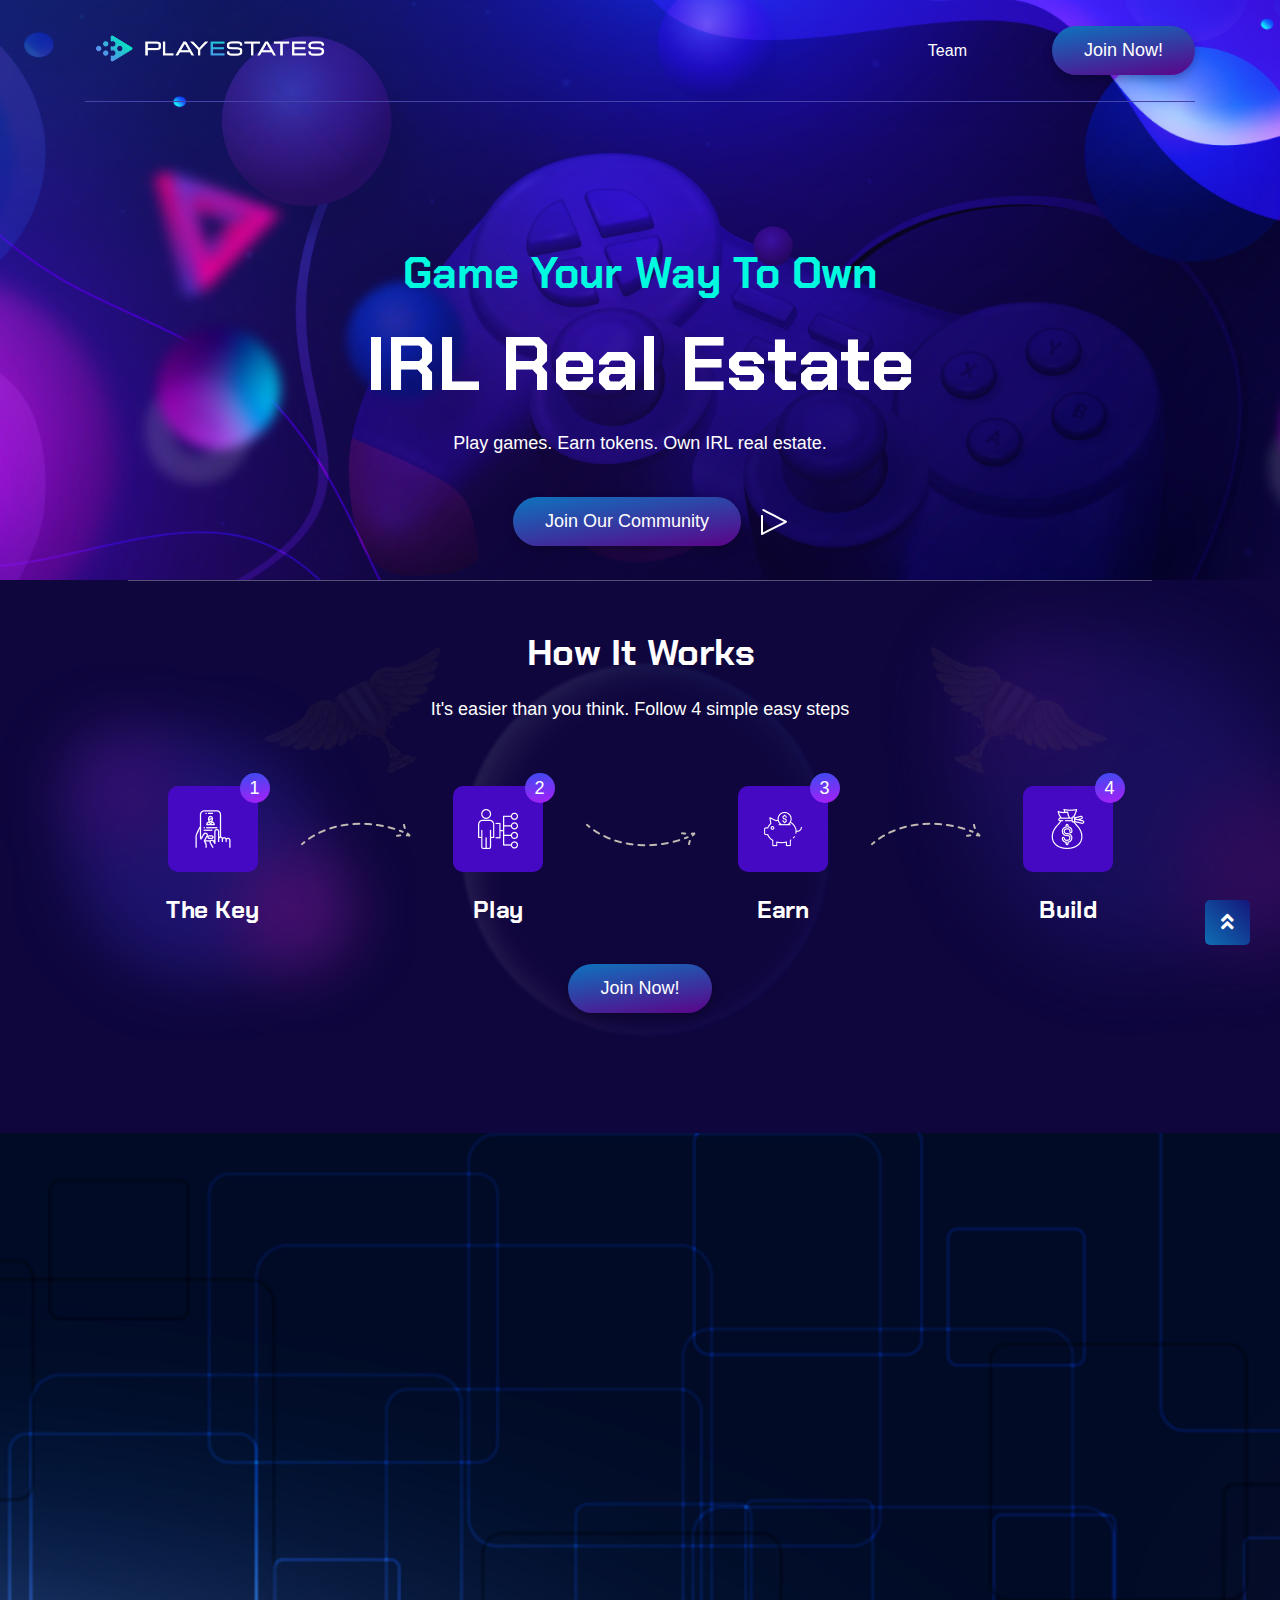
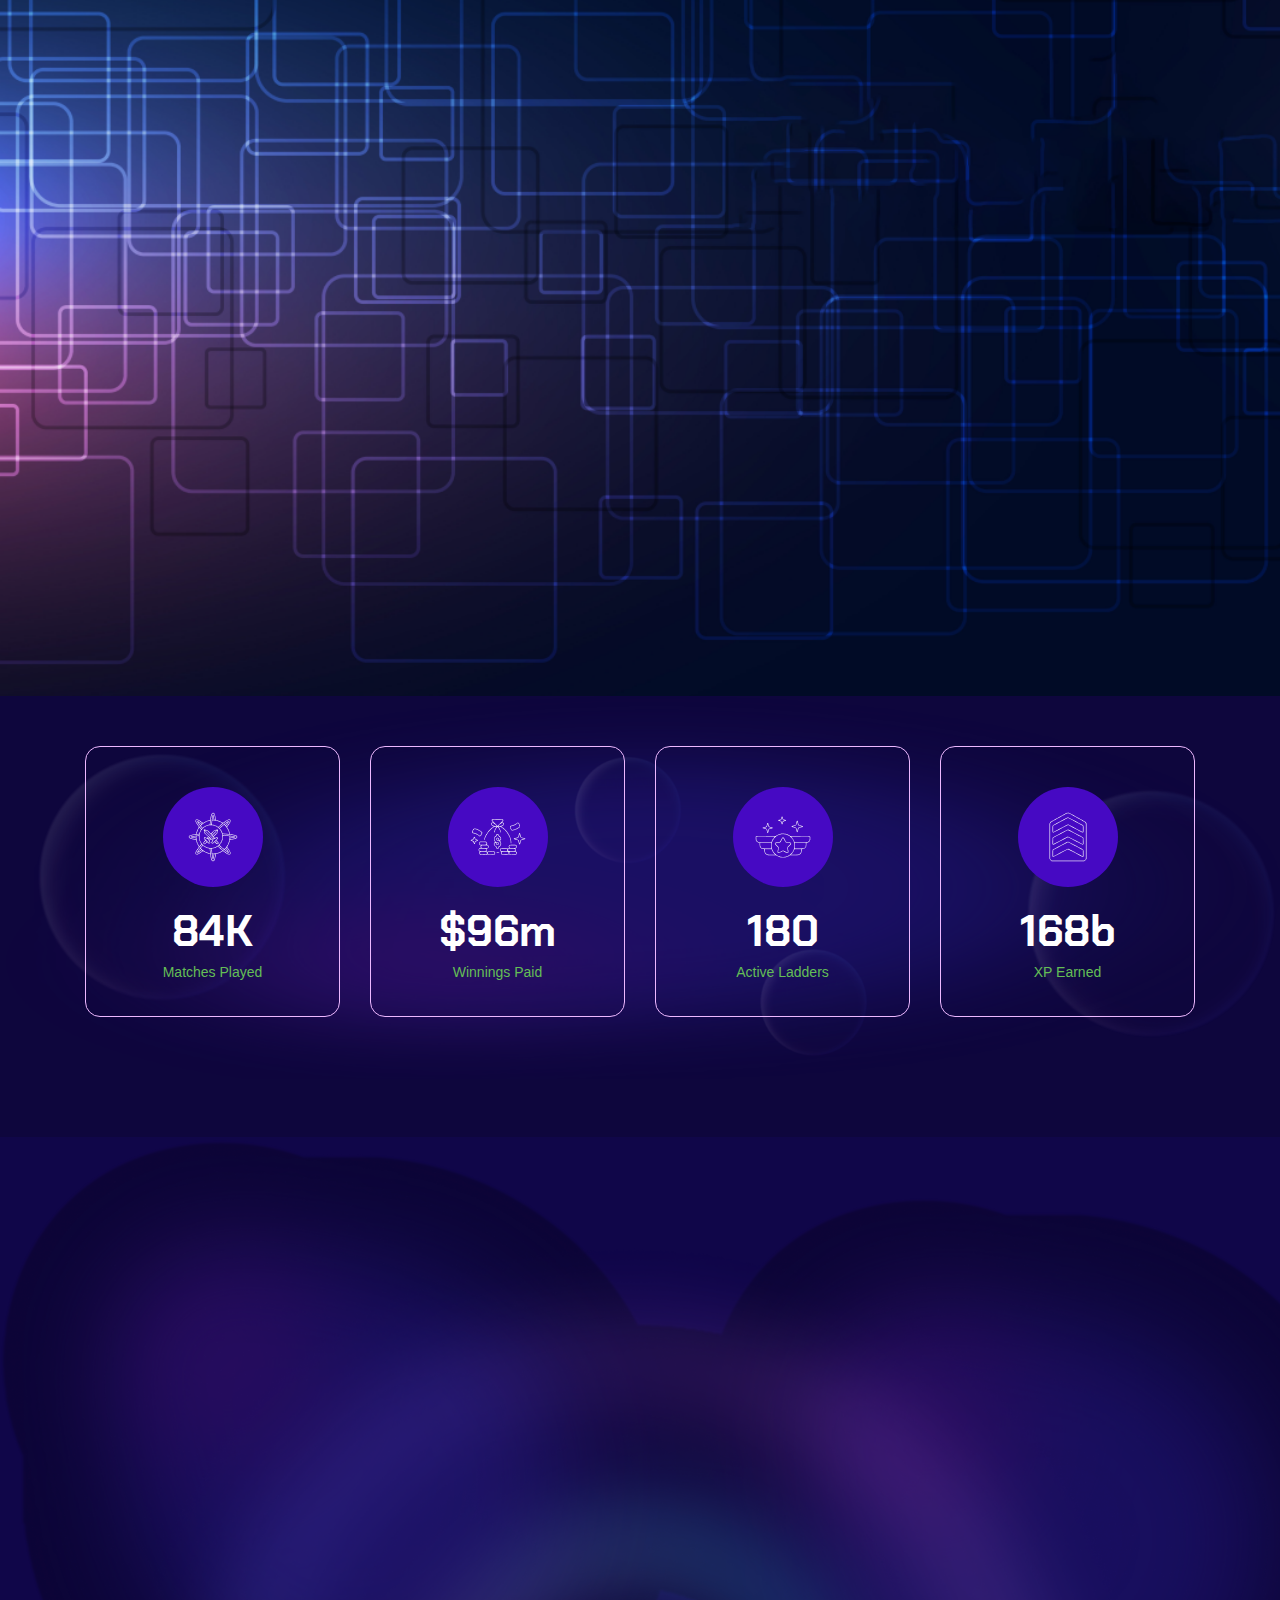
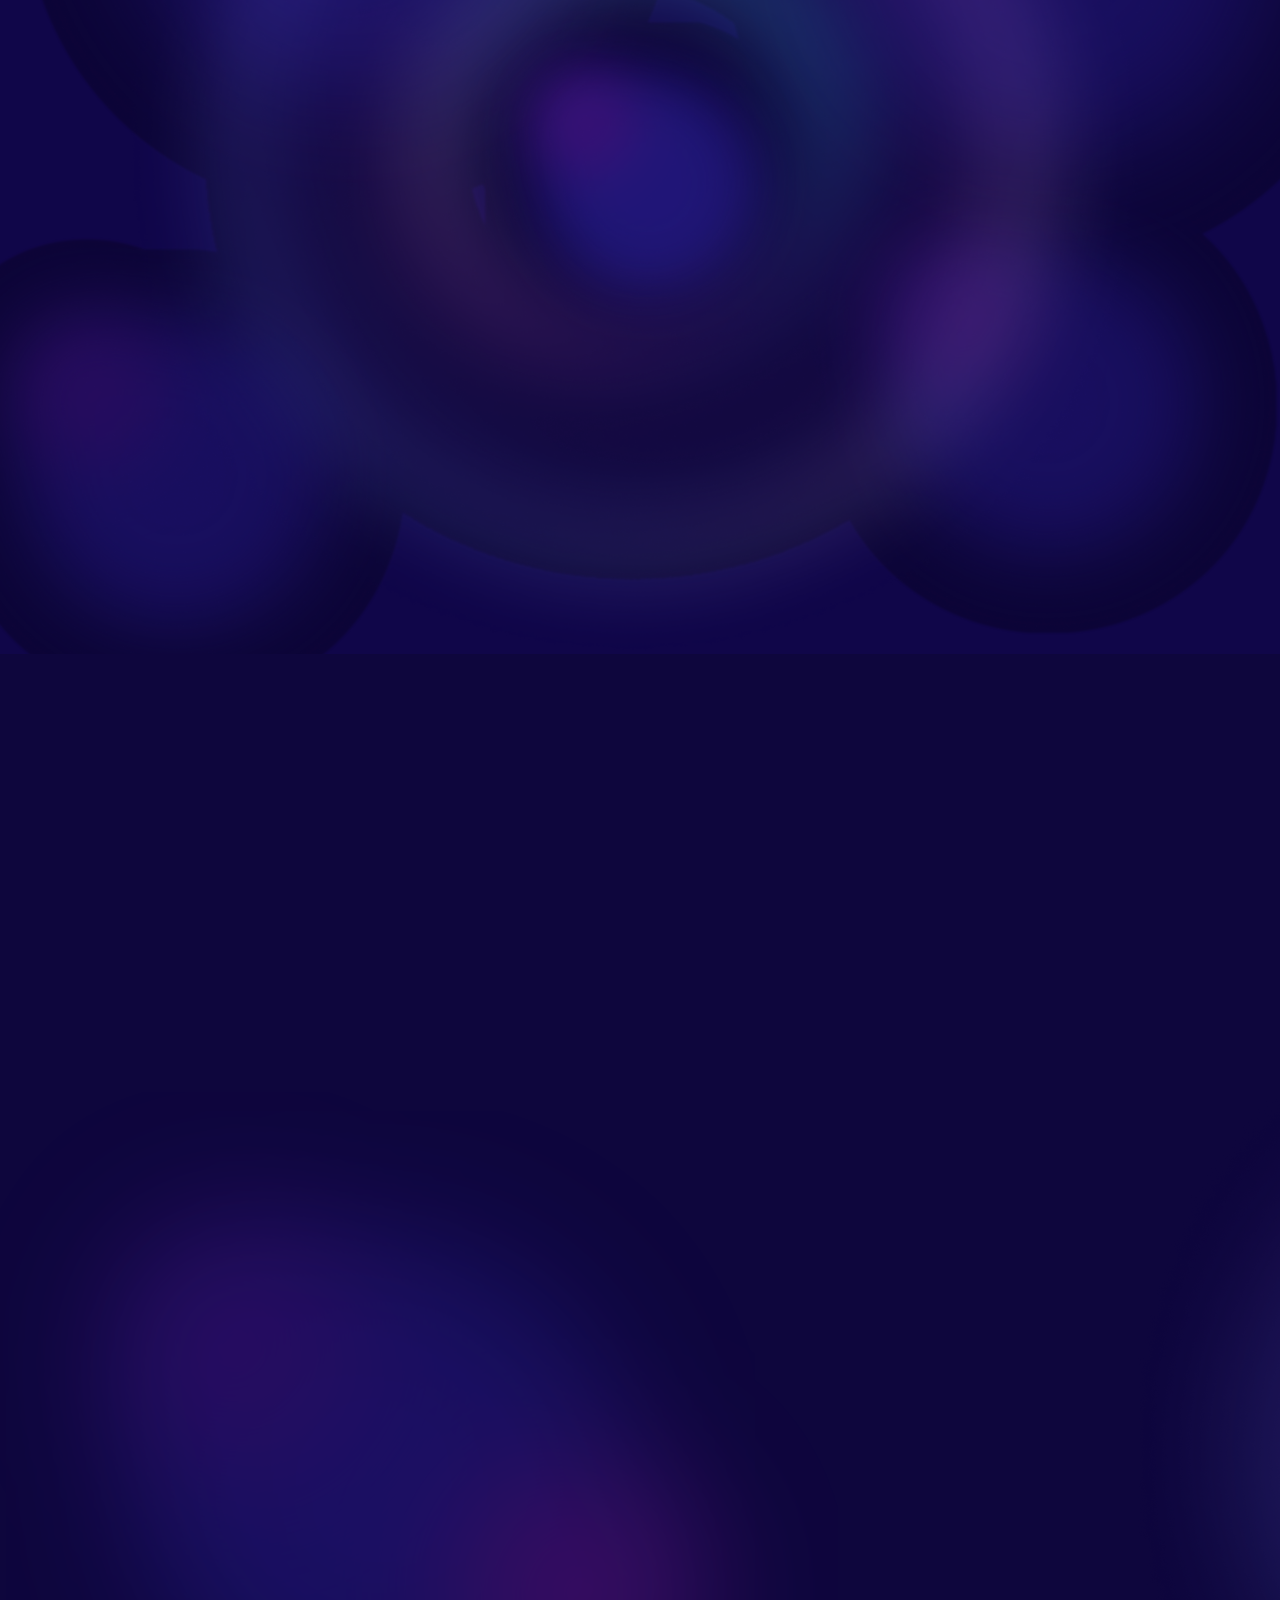
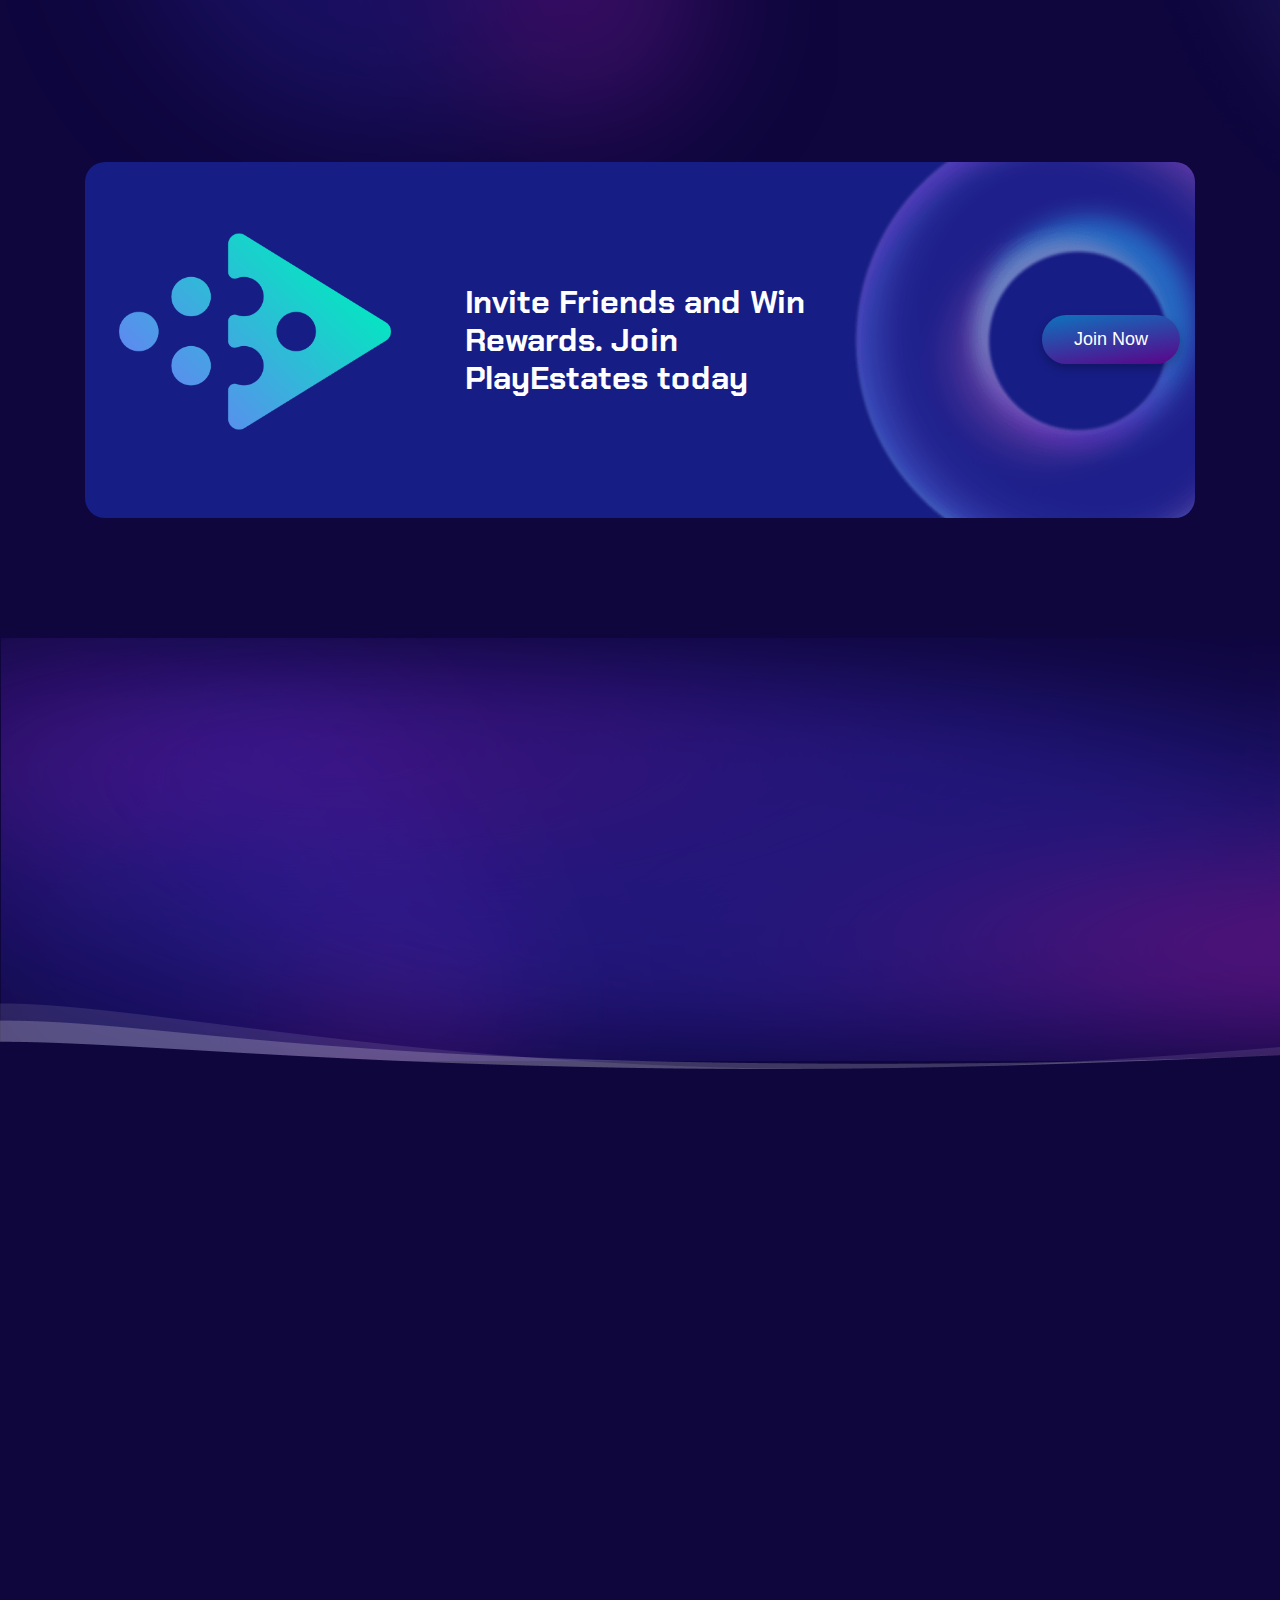
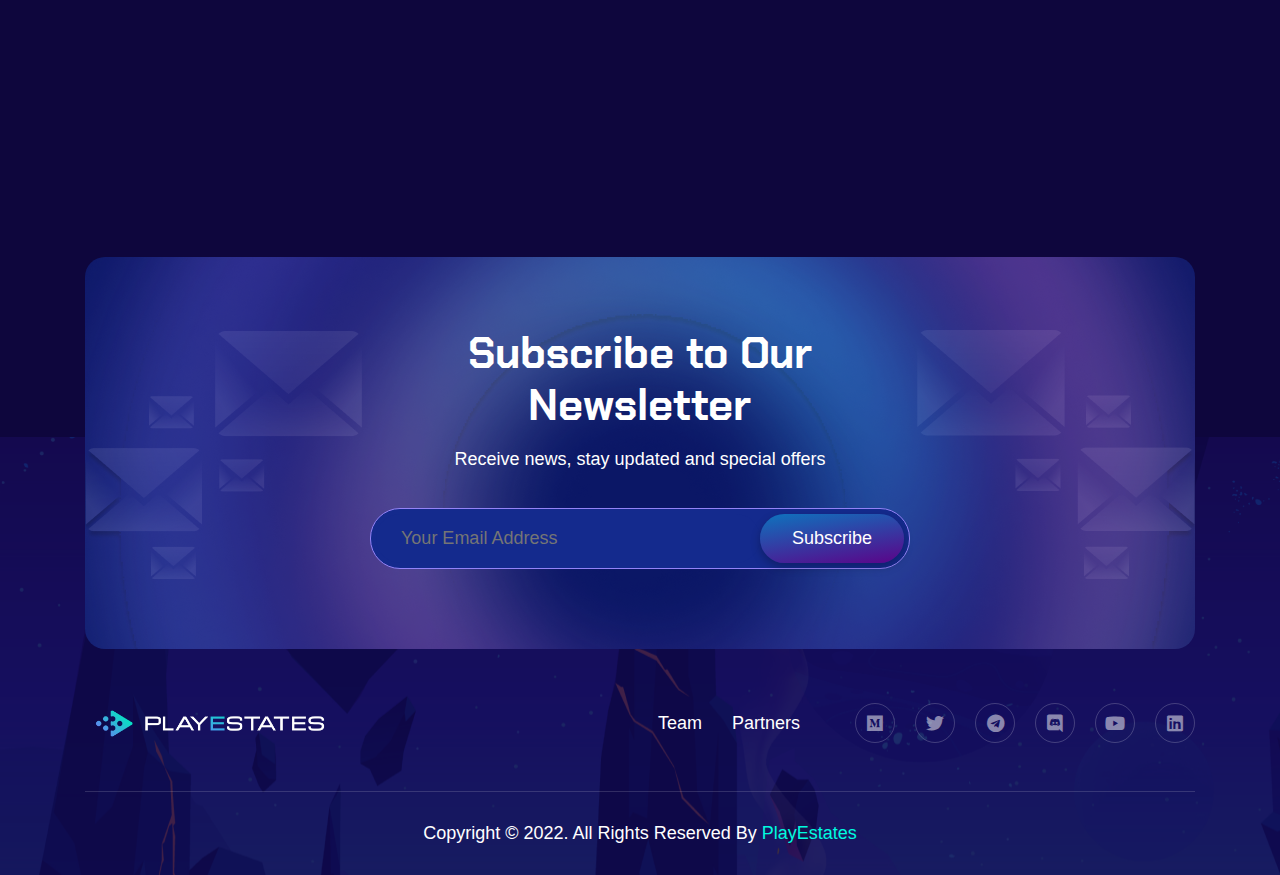
==== 3d/index.html @ d4643803 "source submit" ====
<!DOCTYPE html>
<html lang="en">

<head>
    <meta charset="UTF-8">
    <meta http-equiv="X-UA-Compatible" content="IE=edge" />
    <meta name="viewport" content="width=device-width, initial-scale=1.0">
    <meta http-equiv="X-UA-Compatible" content="ie=edge">
    <title>Play Estates | Play to Earn IRL Real Estate</title>

    <link rel="shortcut icon" href="images/fav.png" type="image/x-icon">
    <link rel="stylesheet" href="css/bootstrap.min.css">
    <link rel="stylesheet" href="css/fontawesome.min.css">
    <link rel="stylesheet" href="css/slick.css">
    <link rel="stylesheet" href="css/magnific-popup.css">
    <link rel="stylesheet" href="css/nice-select.css">
    <link rel="stylesheet" href="css/animate.css">
    <link rel="stylesheet" href="css/style.css">
    <link rel="stylesheet" href="css/fog.css">
</head>

<body id="fog-background">
    <!-- start preloader -->
    <div class="preloader" id="preloader"></div>
    <!-- end preloader -->

    <a href="#" class="scrollToTop"><i class="fas fa-angle-double-up"></i></a>

    <!-- header-section start -->
    <header id="header-section">
        <div class="overlay">
            <div class="container">
                <div class="row d-flex header-area">
                    <div class="logo-section flex-grow-1 d-flex align-items-center">
                        <a class="site-logo site-title" href="index.html"><img src="images/logo.png"
                                alt="site-logo" style="width:250px;"></a>
                    </div>
                    <button class="navbar-toggler ml-auto collapsed" type="button" data-toggle="collapse"
                        data-target="#navbarSupportedContent" aria-controls="navbarSupportedContent"
                        aria-expanded="false" aria-label="Toggle navigation">
                        <i class="fas fa-bars"></i>
                    </button>
                    <nav class="navbar navbar-expand-lg p-0">
                        <div class="navbar-collapse collapse" id="navbarSupportedContent">
                            <ul class="navbar-nav main-menu ml-auto">
                                <li><a href="#">Team</a></li>
                            </ul>
                        </div>
                    </nav>
                    <div class="right-area header-action d-flex align-items-center">
                        <a href="registration.html" class="cmn-btn">Join Now!</a>
                    </div>
                </div>
            </div>
        </div>
    </header>
    <!-- header-section end -->

    <!-- banner-section start -->
    <section id="banner-section">
        <div class="banner-content d-flex align-items-center">
            <div class="container">
                <div class="row justify-content-center">
                    <div class="col-lg-12">
                        <div class="main-content">
                            <div class="top-area justify-content-center text-center">
                                <h3>Game Your Way To Own</h3>
                                <h1>IRL Real Estate</h1>
                                <p>Play games. Earn tokens. Own IRL real estate.</p>
                                <div class="btn-play d-flex justify-content-center align-items-center">
                                    <a href="https://discord.com/invite/x6McHHGEuh" class="cmn-btn" target="_blank">Join Our Community</a>
                                    <a href="https://www.youtube.com/watch?v=xEiCYo56KRk&feature=youtu.be&ab_channel=PlayEstates" class="mfp-iframe popupvideo">
                                        <img src="images/play-icon.png" alt="play">
                                    </a>
                                </div>
                            </div>
                        </div>
                    </div>
                </div>
                <div class="ani-illu">
                    <!--img class="left-1 wow fadeInUp" src="images/left-banner.png" alt="image">
                    <img class="right-2 wow fadeInUp" src="images/right-banner.png" alt="image"-->
                </div>
            </div>
        </div>
    </section>
    <!-- banner-section end -->

    <!-- How Works start -->
    <section id="how-works-section" class="border-area">
        <div class="overlay pt-120 pb-120">
            <div class="container wow fadeInUp">
                <div class="row d-flex justify-content-center">
                    <div class="col-lg-6 text-center">
                        <div class="section-header">
                            <h2 class="title">How It Works</h2>
                            <p>It's easier than you think. Follow 4 simple easy steps</p>
                        </div>
                    </div>
                </div>
                <div class="row mp-top">
                    <div class="col-lg-3 col-md-3 col-sm-6 d-flex justify-content-center">
                        <div class="single-item">
                            <div class="icon-area">
                                <span>1</span>
                                <img src="images/how-icon-1.png" alt="image">
                            </div>
                            <div class="text-area">
                                <h5>The Key</h5>
                            </div>
                        </div>
                    </div>
                    <div class="col-lg-3 col-md-3 col-sm-6 d-flex justify-content-center obj-rel">
                        <div class="single-item">
                            <div class="icon-area">
                                <span>2</span>
                                <img src="images/how-icon-3.png" alt="image">
                            </div>
                            <div class="text-area">
                                <h5>Play</h5>
                            </div>
                        </div>
                    </div>
                    <div class="col-lg-3 col-md-3 col-sm-6 d-flex justify-content-center obj-alt">
                        <div class="single-item">
                            <div class="icon-area">
                                <span>3</span>
                                <img src="images/how-icon-2.png" alt="image">
                            </div>
                            <div class="text-area">
                                <h5>Earn</h5>
                            </div>
                        </div>
                    </div>
                    <div class="col-lg-3 col-md-3 col-sm-6 d-flex justify-content-center obj-rel">
                        <div class="single-item">
                            <div class="icon-area">
                                <span>4</span>
                                <img src="images/how-icon-4.png" alt="image">
                            </div>
                            <div class="text-area">
                                <h5>Build</h5>
                            </div>
                        </div>
                    </div>
                </div>
                <div class="row d-flex justify-content-center">
                    <div class="col-lg-6 text-center">
                        <a href="registration.html" class="cmn-btn">Join Now!</a>
                    </div>
                </div>
            </div>
        </div>
    </section>
    <!-- How Works end -->

    <!-- Team section start -->
    <section id="players-week-section">
        <div class="overlay pt-120 pb-120">
            <div class="container wow fadeInUp">
                <div class="row justify-content-center">
                    <div class="col-lg-7 mb-30">
                        <div class="section-header text-center">
                            <h2 class="title">Join The Team</h2>
                            <p>A diverse group of real estate, gaming, crypto and web3 professionals. PlayEstates is expanding! Shoot us an email to inquire about some of our upcoming openings.</p>
                        </div>
                    </div>
                </div>
                <div class="row mp-none">
                    <div class="col-lg-4 col-md-6">
                        <div class="single-item text-center">
                            <div class="img-area">
                                <div class="img-wrapper">
                                    <img style="width: 150px;" src="https://uploads-ssl.webflow.com/62a0dc93cc4e444daf3124b9/62a0dc93cc4e44d8aa312519_8.3f32da47a9b1cfbc3025.png" alt="image">
                                </div>
                            </div>
                            <h5>William Guo</h5>
                            <p class="text-sm credit">
                                <span class="text-sm">CEO/founder</span>
                            </p>
                            <a href="https://www.linkedin.com/in/william-guo1/" class="cmn-btn" target="_blank">View Profile</a>
                        </div>
                    </div>
                    <div class="col-lg-4 col-md-6">
                        <div class="single-item text-center">
                            <!--div class="top-level">
                                <img src="images/star.png" alt="image">
                            </div-->
                            <div class="img-area">
                                <div class="img-wrapper">
                                    <img style="width: 150px;" src="https://uploads-ssl.webflow.com/62a0dc93cc4e444daf3124b9/62a0dc93cc4e44bda6312516_9.ffb42b154288bc3fd8f0.png" alt="image">
                                </div>
                            </div>
                            <h5>Zhimin (kelvin) Gao</h5>
                            <p class="text-sm credit">
                                <span class="text-sm">Technical Cofounder</span>
                            </p>
                            <a href="https://www.linkedin.com/in/zhimin-gao-63268421/" class="cmn-btn" target="_blank">View Profile</a>
                        </div>
                    </div>
                    <div class="col-lg-4 col-md-6">
                        <div class="single-item text-center">
                            <div class="img-area">
                                <div class="img-wrapper">
                                    <img style="width: 150px;" src="https://uploads-ssl.webflow.com/62a0dc93cc4e444daf3124b9/62a0dc93cc4e447840312518_3.c8c1c070790ff1cd3970.png" alt="image">
                                </div>
                            </div>
                            <h5>Mohsen Tavakoli</h5>
                            <p class="text-sm credit">
                                <span class="text-sm">CTO</span>
                            </p>
                            <a href="https://www.linkedin.com/in/mohsen-blockchain-guru/" class="cmn-btn" target="_blank">View Profile</a>
                        </div>
                    </div>
                </div>
                <div class="row mp-none" style="margin-top: 10px;">
                    <div class="col-lg-4 col-md-6">
                        <div class="single-item text-center">
                            <div class="img-area">
                                <div class="img-wrapper">
                                    <img style="width: 150px;" src="https://uploads-ssl.webflow.com/62a0dc93cc4e444daf3124b9/62a0dc93cc4e4433cf312515_6.2886e82877ce6f68edf8-p-500.png" alt="image">
                                </div>
                            </div>
                            <h5>Marc Leon</h5>
                            <p class="text-sm credit">
                                <span class="text-sm">Marketing/Community Manager</span>
                            </p>
                            <a href="https://www.linkedin.com/in/marcleon/" class="cmn-btn" target="_blank">View Profile</a>
                        </div>
                    </div>
                    <div class="col-lg-4 col-md-6">
                        <div class="single-item text-center">
                            <!--div class="top-level">
                                <img src="images/star.png" alt="image">
                            </div-->
                            <div class="img-area">
                                <div class="img-wrapper">
                                    <img style="width: 150px;" src="https://uploads-ssl.webflow.com/62a0dc93cc4e444daf3124b9/62a0dc93cc4e4414e631250f_1.76bc06585cb12437adec-p-500.png" alt="image">
                                </div>
                            </div>
                            <h5>Genevieve Daylusan</h5>
                            <p class="text-sm credit">
                                <span class="text-sm">Administration</span>
                            </p>
                            <a href="https://www.linkedin.com/in/genevievedaylusan/" class="cmn-btn" target="_blank">View Profile</a>
                        </div>
                    </div>
                    <div class="col-lg-4 col-md-6">
                        <div class="single-item text-center">
                            <div class="img-area">
                                <div class="img-wrapper">
                                    <img style="width: 150px;" src="https://uploads-ssl.webflow.com/62a0dc93cc4e444daf3124b9/62a0dc93cc4e443235312512_5.3b2e2f3b3af334aa1c70-p-500.png" alt="image">
                                </div>
                            </div>
                            <h5>Emanuel Orlando</h5>
                            <p class="text-sm credit">
                                <span class="text-sm">Compliance</span>
                            </p>
                            <a href="https://www.linkedin.com/in/emanuelorlando/" class="cmn-btn" target="_blank">View Profile</a>
                        </div>
                    </div>
                </div>
            </div>
        </div>
    </section>
    <!-- Team section end -->

    <!-- Counter In start -->
    <section id="counter-section">
        <div class="overlay pt-120 pb-120">
            <div class="container">
                <div class="row mp-none">
                    <div class="col-lg-3 col-md-6 col-sm-6">
                        <div class="single-item text-center">
                            <div class="img-area">
                                <img src="images/counter-icon-1.png" alt="image">
                            </div>
                            <h3><span class="counter">84</span>K</h3>
                            <p>Matches Played</p>
                        </div>
                    </div>
                    <div class="col-lg-3 col-md-6 col-sm-6">
                        <div class="single-item text-center">
                            <div class="img-area">
                                <img src="images/counter-icon-2.png" alt="image">
                            </div>
                            <h3>$<span class="counter">96</span>m</h3>
                            <p>Winnings Paid</p>
                        </div>
                    </div>
                    <div class="col-lg-3 col-md-6 col-sm-6">
                        <div class="single-item text-center">
                            <div class="img-area">
                                <img src="images/counter-icon-3.png" alt="image">
                            </div>
                            <h3><span class="counter">180</span></h3>
                            <p>Active Ladders</p>
                        </div>
                    </div>
                    <div class="col-lg-3 col-md-6 col-sm-6">
                        <div class="single-item text-center">
                            <div class="img-area">
                                <img src="images/counter-icon-4.png" alt="image">
                            </div>
                            <h3><span class="counter">168</span>b</h3>
                            <p>XP Earned</p>
                        </div>
                    </div>
                </div>
            </div>
        </div>
    </section>
    <!-- Counter In end -->

    <!-- Membership Token start -->
    <section id="tournaments-section">
        <div class="overlay pt-120 pb-120">
            <div class="container wow fadeInUp">
                <div class="row d-flex justify-content-center">
                    <div class="col-lg-8 text-center">
                        <div class="section-header">
                            <h2 class="title">Membership Token</h2>
                            <p>Get a Key while you can! With 9,980 Keys in our Founding Membership Token, it unlocks the power of building passive income. Each tier within the Founding Members Key provides you with different levels of exclusive, lifetime platform discounts, earning multipliers, utility token airdrops, rewards from Membership Token contests, and the ability to purchase and hold PlayEstates Fractionalized NFTs.</p>
                        </div>
                    </div>
                </div>
                <div class="single-item">
                    <div class="row">
                        <div class="col-lg-3 col-md-3 d-flex align-items-center">
                            <video id="f6bf6154-95d5-904b-84c5-2faa9c3bab9e-video" autoplay="" loop="" style="width: 100%;background-image:url(&quot;https://uploads-ssl.webflow.com/6283e0c1ca1bf2bfc6ec78ef/6286598f92afb30fb2e2af18_01-PlayEstates-FMT-MogulSM-poster-00001.jpg&quot;)" muted="" playsinline="" data-wf-ignore="true" data-object-fit="cover"><source src="https://uploads-ssl.webflow.com/62a0dc93cc4e444daf3124b9/62a0dc93cc4e44e4d9312508_01-PlayEstates-FMT-MogulSM-transcode.mp4" data-wf-ignore="true"><source src="https://uploads-ssl.webflow.com/62a0dc93cc4e444daf3124b9/62a0dc93cc4e44e4d9312508_01-PlayEstates-FMT-MogulSM-transcode.webm" data-wf-ignore="true"></video>
                        </div>
                        <div class="col-lg-6 col-md-9 d-flex align-items-center">
                            <div class="mid-area">
                                <h4>Genesis Owner Key-Mogule ( OWNK-M )</h4>
                                <div class="title-bottom d-flex">
                                    <div class="time-area bg">
                                        <img src="images/waitng-icon.png" alt="image">
                                        <span>Starts in</span>
                                        <span class="time">10d 2H 18M</span>
                                    </div>
                                    <div class="date-area bg">
                                        <span class="date">Aug 21, 5:00 AM EDT</span>
                                    </div>
                                </div>
                                <div class="single-box d-flex">
                                    <div class="box-item">
                                        <span class="head">ENTRY/PLAYER</span>
                                        <span class="sub">10 Credits</span>
                                    </div>
                                    <div class="box-item">
                                        <span class="head">Team Size</span>
                                        <span class="sub">2 VS 2</span>
                                    </div>
                                    <div class="box-item">
                                        <span class="head">Max Teams</span>
                                        <span class="sub">64</span>
                                    </div>
                                    <div class="box-item">
                                        <span class="head">Enrolled</span>
                                        <span class="sub">11</span>
                                    </div>
                                    <div class="box-item">
                                        <span class="head">skill Level</span>
                                        <span class="sub">All</span>
                                    </div>
                                </div>
                            </div>
                        </div>
                        <div class="col-lg-3 d-flex align-items-center">
                            <div class="prize-area text-center">
                                <div class="contain-area">
                                    <span class="prize"><img src="images/price-coin.png" alt="image">price</span>
                                    <h4 class="dollar">1 ETH</h4>
                                    <a href="registration.html" class="cmn-btn">Buy Token</a>
                                    <p>Get a Key while you can!</p>
                                </div>
                            </div>
                        </div>
                    </div>
                </div>
                <div class="single-item">
                    <div class="row">
                        <div class="col-lg-3 col-md-3 d-flex align-items-center">
                            <video id="28a96a4f-0bd7-11c9-afd6-f93a17b443b9-video" autoplay="" loop="" style="width:100%;background-image:url(&quot;https://uploads-ssl.webflow.com/6283e0c1ca1bf2bfc6ec78ef/62865983f6a5f96e271b2b3b_04-PlayEstates-FMT-Investorsm-poster-00001.jpg&quot;)" muted="" playsinline="" data-wf-ignore="true" data-object-fit="cover"><source src="https://uploads-ssl.webflow.com/62a0dc93cc4e444daf3124b9/62a0dc93cc4e445ff0312507_04-PlayEstates-FMT-Investorsm-transcode.mp4" data-wf-ignore="true"><source src="https://uploads-ssl.webflow.com/62a0dc93cc4e444daf3124b9/62a0dc93cc4e445ff0312507_04-PlayEstates-FMT-Investorsm-transcode.webm" data-wf-ignore="true"></video>
                        </div>
                        <div class="col-lg-6 col-md-9 d-flex align-items-center">
                            <div class="mid-area">
                                <h4>Genesis Owner Key-Investor ( OWNK-I )</h4>
                                <div class="title-bottom d-flex">
                                    <div class="time-area bg">
                                        <img src="images/waitng-icon.png" alt="image">
                                        <span>Starts in</span>
                                        <span class="time">25d 2H 18M</span>
                                    </div>
                                    <div class="date-area bg">
                                        <span class="date">Aug 21, 5:00 AM EDT</span>
                                    </div>
                                </div>
                                <div class="single-box d-flex">
                                    <div class="box-item">
                                        <span class="head">ENTRY/PLAYER</span>
                                        <span class="sub">10 Credits</span>
                                    </div>
                                    <div class="box-item">
                                        <span class="head">Team Size</span>
                                        <span class="sub">2 VS 2</span>
                                    </div>
                                    <div class="box-item">
                                        <span class="head">Max Teams</span>
                                        <span class="sub">64</span>
                                    </div>
                                    <div class="box-item">
                                        <span class="head">Enrolled</span>
                                        <span class="sub">11</span>
                                    </div>
                                    <div class="box-item">
                                        <span class="head">skill Level</span>
                                        <span class="sub">All</span>
                                    </div>
                                </div>
                            </div>
                        </div>
                        <div class="col-lg-3 d-flex align-items-center">
                            <div class="prize-area text-center">
                                <div class="contain-area">
                                    <span class="prize"><img src="images/price-coin.png" alt="image">price</span>
                                    <h4 class="dollar">1 ETH</h4>
                                    <a href="registration.html" class="cmn-btn">Buy Token</a>
                                    <p>Get a Key while you can!</p>
                                </div>
                            </div>
                        </div>
                    </div>
                </div>
            </div>
        </div>
    </section>
    <!-- end -->
	
    <!-- Partnerships start -->
    <section id="available-game-section">
        <div class="overlay pb-120">
            <div id="partners" class="container wow fadeInUp">
                <div class="main-container">
                    <div class="row justify-content-between">
                        <div class="col-lg-10">
                            <div class="section-header">
                                <h2 class="title">Partnerships</h2>
                            </div>
                        </div>
                    </div>
                    <div class="available-game-carousel">
                        <div class="single-item">
                            <a href="#"><img src="https://uploads-ssl.webflow.com/62a0dc93cc4e444daf3124b9/62a0dc93cc4e4425163124f8_PropNEx.png" alt="image"></a>
                        </div>
                        <div class="single-item">
                            <a href="#"><img src="https://uploads-ssl.webflow.com/62a0dc93cc4e444daf3124b9/62a0dc93cc4e4444813124fa_discord.png" alt="image"></a>
                        </div>
                        <div class="single-item">
                            <a href="#"><img src="https://uploads-ssl.webflow.com/62a0dc93cc4e444daf3124b9/62a0dc93cc4e4445b63124f9_valta.png" alt="image"></a>
                        </div>
                        <div class="single-item">
                            <a href="#"><img src="https://uploads-ssl.webflow.com/62a0dc93cc4e444daf3124b9/62ba9004f5bedc0a764fcdaa_MV-Logo-Causeway_1.png" alt="image"></a>
                        </div>
                    </div>
                </div>
            </div>
        </div>
    </section>
    <!-- Partnerships end -->
	
    <!-- start -->
    <section id="features-section">
        <div class="overlay pt-120">
            <div class="container wow fadeInUp">
                <div class="row justify-content-center">
                    <div class="col-lg-10">
                        <div class="section-header text-center">
                            <h2 class="title">Sponsors</h2>
                            <p>The biggest esports tournaments anytime, anywhere</p>
                        </div>
                    </div>
                </div>
                <div class="row pm-none">
                    <div class="col-lg-4 col-md-6 col-sm-6">
                        <div class="single-item text-center">
                            <div class="img-area">
                                <img src="images/features-icon-1.png" alt="image">
                            </div>
                            <h5>Premium Support</h5>
                            <p>Our dedicated admins are there to answer in no time, avg response time is 5mins.</p>
                        </div>
                    </div>
                    <div class="col-lg-4 col-md-6 col-sm-6">
                        <div class="single-item text-center">
                            <div class="img-area">
                                <img src="images/features-icon-2.png" alt="image">
                            </div>
                            <h5>Instant Deposits</h5>
                            <p>Make a deposit and receive your funds instantly to your account.</p>
                        </div>
                    </div>
                    <div class="col-lg-4 col-md-6 col-sm-6">
                        <div class="single-item text-center">
                            <div class="img-area">
                                <img src="images/features-icon-3.png" alt="image">
                            </div>
                            <h5>Climb the Leaderboards</h5>
                            <p>Compete in monthly leaderboard challenges for real cash and prizes.</p>
                        </div>
                    </div>
                    <div class="col-lg-4 col-md-6 col-sm-6">
                        <div class="single-item text-center">
                            <div class="img-area">
                                <img src="images/features-icon-4.png" alt="image">
                            </div>
                            <h5>Make 2x your $$</h5>
                            <p>Our dedicated admins are there to answer in no time, avg response time is 5mins.</p>
                        </div>
                    </div>
                    <div class="col-lg-4 col-md-6 col-sm-6">
                        <div class="single-item text-center">
                            <div class="img-area">
                                <img src="images/features-icon-5.png" alt="image">
                            </div>
                            <h5>Make up to 10X your $$</h5>
                            <p>Make up to 10X your money on multiplayer tourneys. With paid and free entry.</p>
                        </div>
                    </div>
                    <div class="col-lg-4 col-md-6 col-sm-6">
                        <div class="single-item text-center">
                            <div class="img-area">
                                <img src="images/features-icon-6.png" alt="image">
                            </div>
                            <h5>Play at your Level</h5>
                            <p>With ranked divisions we help you find the right level to compete.</p>
                        </div>
                    </div>
                </div>
            </div>
        </div>
    </section>
    <!-- Features In end -->

    <!-- Call to Action In start -->
    <section id="call-to-action">
        <div class="overlay pt-120 pb-120">
            <div class="container">
                <div class="main-content">
                    <div class="row d-sm-flex justify-content-sm-end">
                        <div class="col-lg-4 col-md-1">
                            <img class="left" src="images/fav.png" alt="image" style="width: 340px;">
                        </div>
                        <div class="col-lg-4 col-md-5 col-sm-5 d-flex align-items-center">
                            <div class="section-item">
                                <h4>Invite Friends and Win Rewards. Join PlayEstates today</h4>
                            </div>
                        </div>
                        <div class="col-lg-4 col-md-6 col-sm-6 d-flex justify-content-center justify-content-sm-end align-items-center">
                            <div class="btn-area d-flex justify-content-center justify-content-sm-end align-items-center">
                                <a href="registration.html" class="cmn-btn">Join Now</a>
                            </div>
                            <img src="images/call-to-action-right.png" alt="image">
                        </div>
                    </div>
                </div>
            </div>
        </div>
    </section>
    <!-- Call to Action In end -->

    <!-- Testimonials In start -->
    <section id="testimonials-section">
        <div class="overlay pt-120 pb-120">
            <div class="container wow fadeInUp">
                <div class="row justify-content-center">
                    <div class="col-lg-10">
                        <div class="section-header text-center">
                            <h2 class="title">Our Customers Review</h2>
                            <p>Thousands of Happy Gamers All Around the World</p>
                        </div>
                    </div>
                </div>
                <div class="row mp-none">
                    <div class="col-lg-4 col-md-6 col-sm-6">
                        <div class="single-item text-center">
                            <p>It's a great way to relax and win cash too!</p>
                            <div class="bottom-area d-flex justify-content-between">
                                <div class="left-area d-flex">
                                    <div class="img">
                                        <div class="img-area">
                                            <img src="images/testimonials-user-1.png" alt="image">
                                        </div>
                                    </div>
                                    <div class="title-area">
                                        <h6>Brice Tong</h6>
                                        <span>Texas, USA</span>
                                    </div>
                                </div>
                                <div class="amount">
                                    <h6>$306</h6>
                                </div>
                            </div>
                        </div>
                    </div>
                    <div class="col-lg-4 col-md-6 col-sm-6">
                        <div class="single-item text-center">
                            <p>When I hang out with my friends, its so much fun</p>
                            <div class="bottom-area d-flex justify-content-between">
                                <div class="left-area d-flex">
                                    <div class="img">
                                        <div class="img-area">
                                            <img src="images/testimonials-user-2.png" alt="image">
                                        </div>
                                    </div>
                                    <div class="title-area">
                                        <h6>Alva Adair</h6>
                                        <span>Frankfurt, Germany</span>
                                    </div>
                                </div>
                                <div class="amount">
                                    <h6>$496</h6>
                                </div>
                            </div>
                        </div>
                    </div>
                    <div class="col-lg-4 col-md-6 col-sm-6">
                        <div class="single-item text-center">
                            <p>I joined for the community but ended up winning cash.</p>
                            <div class="bottom-area d-flex justify-content-between">
                                <div class="left-area d-flex">
                                    <div class="img">
                                        <div class="img-area">
                                            <img src="images/testimonials-user-3.png" alt="image">
                                        </div>
                                    </div>
                                    <div class="title-area">
                                        <h6>Ray Sutton</h6>
                                        <span>Ontario, Canada</span>
                                    </div>
                                </div>
                                <div class="amount">
                                    <h6>$306</h6>
                                </div>
                            </div>
                        </div>
                    </div>
                </div>
            </div>
        </div>
    </section>
    <!-- Testimonials In end -->

    <!-- Call Action In start -->
    <section id="call-action" class="pb-120">
        <div class="overlay">
            <div class="container wow fadeInUp">
                <div class="row d-flex justify-content-between align-items-center">
                    <div class="col-lg-6 col-md-6">
                        <div class="left-area">
                            <h2 class="title">‍Play. Earn. Build.</h2>
                            <p>PlayEstates is taking control of the real estate industry, one game at a time. You can play blockchain-based games through a gamified model, build your wealth, and earn fractional ownership of IRL real estate assets. Real Estate isn’t just for boomers anymore.</p>
                            <a href="registration.html" class="cmn-btn-second">Sign Up Free</a>
                        </div>
                    </div>
                    <div class="col-lg-5 col-md-6">
                        <div class="right-area">
                            <img src="images/profile-info.png" alt="image">
                        </div>
                    </div>
                </div>
            </div>
        </div>
    </section>
    <!-- Call Action In end -->

    <!-- footer-section start -->
    <footer id="footer-section">
        <div class="overlay">
            <div class="container">
                <div class="row">
                    <div class="col-lg-12">
                        <div class="footer-top">
                            <div class="row justify-content-center">
                                <div class="col-lg-6 col-md-8">
                                    <div class="top-area text-center">
                                        <h3>Subscribe to Our Newsletter</h3>
                                        <p>Receive news, stay updated and special offers</p>
                                    </div>
                                    <form action="#">
                                        <div class="subscribe d-flex">
                                            <input type="email" placeholder="Your Email Address">
                                            <button class="cmn-btn">Subscribe</button>
                                        </div>
                                    </form>
                                </div>
                            </div>
                        </div>
                    </div>
                </div>
            </div>
        </div>
        <div class="footer-mid pt-120">
            <div class="container">
                <div class="row d-flex">
                    <div class="col-lg-8 col-md-8 d-flex justify-content-md-between justify-content-center align-items-center cus-grid">
                        <div class="logo-section">
                            <a class="site-logo site-title" href="index.html"><img src="images/logo.png" style="width:250px;" alt="site-logo"></a>
                        </div>
                        <ul class="menu-side d-flex align-items-center">
                            <li><a href="#" class="active">Team</a></li>
                            <li><a href="#partners" class="active">Partners</a></li>
                        </ul>
                    </div>
                    <div class="col-lg-4 col-md-4 d-flex align-items-center justify-content-center justify-content-md-end">
                        <div class="right-area">
                            <ul class="d-flex">
                                <li><a href="https://playestates.medium.com/" target="_blank"><i class="fab fa-medium"></i></a></li>
                                <li><a href="https://twitter.com/playestates" target="_blank"><i class="fab fa-twitter"></i></a></li>
                                <li><a href="https://t.me/playestates" target="_blank"><i class="fab fa-telegram"></i></a></li>
                                <li><a href="https://discord.gg/playestates" target="_blank"><i class="fab fa-discord"></i></a></li>
                                <li><a href="https://www.youtube.com/channel/UCzK1nobRnbD0zYa-9hL54Ig" target="_blank"><i class="fab fa-youtube"></i></a></li>
                                <li><a href="https://www.linkedin.com/company/playestates/" target="_blank"><i class="fab fa-linkedin"></i></a></li>
                            </ul>
                        </div>
                    </div>
                </div>
            </div>
        </div>
        <div class="footer-bottom">
            <div class="container">
                <div class="main-content">
                    <div class="row d-flex align-items-center justify-content-center">
                        <div class="col-lg-12 col-md-6">
                            <div class="left-area text-center">
                                <p>Copyright © 2022. All Rights Reserved By
                                    <a href="https://www.playestates.com/" target="_">PlayEstates</a>
                                </p>
                            </div>
                        </div>
                    </div>
                </div>
            </div>
        </div>
    </footer>
    <!-- footer-section end -->

    <script src="js/jquery-3.5.1.min.js"></script>
    <script src="js/bootstrap.min.js"></script>
    <script src="js/slick.js"></script>
    <script src='https://cdnjs.cloudflare.com/ajax/libs/three.js/r79/three.min.js'></script>
    <script src="js/jquery.nice-select.min.js"></script>
    <script src="js/fontawesome.js"></script>
    <script src="js/jquery.counterup.min.js"></script>
    <script src="js/jquery.waypoints.min.js"></script>
    <script src="js/jquery.magnific-popup.min.js"></script>
    <script src="js/wow.js"></script>
    <script src="js/main.js"></script>
    <script src="js/script.js"></script>

</body>

</html>
---- 3d/css/nice-select.css ----
.nice-select {
  -webkit-tap-highlight-color: transparent;
  background-color: transparent;
  border-radius: 5px;
  border: solid 1px transparent;
  box-sizing: border-box;
  clear: both;
  cursor: pointer;
  display: block;
  float: left;
  font-family: inherit;
  font-size: 14px;
  font-weight: normal;
  height: 35px;
  line-height: 40px;
  outline: none;
  padding-left: 18px;
  padding-right: 30px;
  position: relative;
  text-align: left !important;
  -webkit-transition: all 0.2s ease-in-out;
  transition: all 0.2s ease-in-out;
  -webkit-user-select: none;
     -moz-user-select: none;
      -ms-user-select: none;
          user-select: none;
  white-space: nowrap;
  width: auto; }
  .nice-select:after {
    border-bottom: 2px solid #90a1b5;
    border-right: 2px solid #90a1b5;
    content: '';
    display: block;
    height: 8px;
    margin-top: -4px;
    pointer-events: none;
    position: absolute;
    right: 12px;
    top: 50%;
    -webkit-transform-origin: 66% 66%;
        -ms-transform-origin: 66% 66%;
            transform-origin: 66% 66%;
    -webkit-transform: rotate(45deg);
        -ms-transform: rotate(45deg);
            transform: rotate(45deg);
    -webkit-transition: all 0.15s ease-in-out;
    transition: all 0.15s ease-in-out;
    width: 8px; }
  .nice-select.open:after {
    -webkit-transform: rotate(-135deg);
        -ms-transform: rotate(-135deg);
            transform: rotate(-135deg); }
  .nice-select.open .list {
    opacity: 1;
    pointer-events: auto;
    -webkit-transform: scale(1) translateY(0);
        -ms-transform: scale(1) translateY(0);
            transform: scale(1) translateY(0); }
  .nice-select.disabled {
    border-color: #e7ecf2;
    color: #90a1b5;
    pointer-events: none; }
    .nice-select.disabled:after {
      border-color: #cdd5de; }
  .nice-select.wide {
    width: 100%; }
    .nice-select.wide .list {
      left: 0 !important;
      right: 0 !important; }
  .nice-select.right {
    float: right; }
    .nice-select.right .list {
      left: auto;
      right: 0; }
  .nice-select.small {
    font-size: 12px;
    height: 36px;
    line-height: 34px; }
    .nice-select.small:after {
      height: 4px;
      width: 4px; }
    .nice-select.small .option {
      line-height: 34px;
      min-height: 34px; }
  .nice-select .list {
    background-color: #fff;
    border-radius: 5px;
    box-shadow: 0 0 0 1px rgba(68, 88, 112, 0.11);
    box-sizing: border-box;
    margin-top: 4px;
    opacity: 0;
    overflow: hidden;
    padding: 0;
    pointer-events: none;
    position: absolute;
    top: 100%;
    left: 0;
    -webkit-transform-origin: 50% 0;
        -ms-transform-origin: 50% 0;
            transform-origin: 50% 0;
    -webkit-transform: scale(0.75) translateY(-21px);
        -ms-transform: scale(0.75) translateY(-21px);
            transform: scale(0.75) translateY(-21px);
    -webkit-transition: all 0.2s cubic-bezier(0.5, 0, 0, 1.25), opacity 0.15s ease-out;
    transition: all 0.2s cubic-bezier(0.5, 0, 0, 1.25), opacity 0.15s ease-out;
    z-index: 9; }
    .nice-select .list:hover .option:not(:hover) {
      background-color: transparent !important; }
  .nice-select .option {
    cursor: pointer;
    font-weight: 400;
    line-height: 40px;
    list-style: none;
    min-height: 40px;
    outline: none;
    padding-left: 18px;
    padding-right: 29px;
    text-align: left;
    -webkit-transition: all 0.2s;
    transition: all 0.2s; }
    .nice-select .option:hover, .nice-select .option.focus, .nice-select .option.selected.focus {
      background-color: #f6f7f9; }
    .nice-select .option.selected {
      font-weight: bold; }
    .nice-select .option.disabled {
      background-color: transparent;
      color: #90a1b5;
      cursor: default; }

.no-csspointerevents .nice-select .list {
  display: none; }

.no-csspointerevents .nice-select.open .list {
  display: block; }

code[class*="language-"],
pre[class*="language-"] {
  border-radius: 2px;
  color: #445870;
  -webkit-hyphens: none;
      -ms-hyphens: none;
          hyphens: none;
  line-height: 1.5;
  -moz-tab-size: 4;
    -o-tab-size: 4;
       tab-size: 4;
  text-align: left;
  white-space: pre;
  word-break: normal;
  word-spacing: normal;
  word-wrap: normal;
  direction: ltr;
  font-family: Inconsolata, monospace;
  font-size: 13px;
  letter-spacing: 0; }

/* Code blocks */
pre[class*="language-"] {
  padding: 18px 24px;
  margin: 0 0 24px;
  overflow: auto; }

:not(pre) > code[class*="language-"],
pre[class*="language-"] {
  background: #f6f7f9; }

/* Inline code */
:not(pre) > code[class*="language-"] {
  padding: 0 2px 1px; }

.token.comment,
.token.prolog,
.token.doctype,
.token.cdata {
  color: #90a1b5; }

.token.punctuation {
  color: #999; }

.namespace {
  opacity: .7; }

.token.property,
.token.tag,
.token.boolean,
.token.number,
.token.constant,
.token.symbol,
.token.deleted {
  color: #EC4444; }

.token.selector,
.token.attr-name,
.token.string,
.token.char,
.token.builtin,
.token.inserted {
  color: #4ABF60; }

.token.operator,
.token.entity,
.token.url,
.language-css .token.string,
.style .token.string {
  color: #a67f59;
  background: rgba(255, 255, 255, 0.5); }

.token.atrule,
.token.attr-value,
.token.keyword {
  color: #55a1fb; }

.token.function {
  color: #DD4A68; }

.token.regex,
.token.important,
.token.variable {
  color: #e90; }

.token.important,
.token.bold {
  font-weight: bold; }

.token.italic {
  font-style: italic; }

.token.entity {
  cursor: help; }
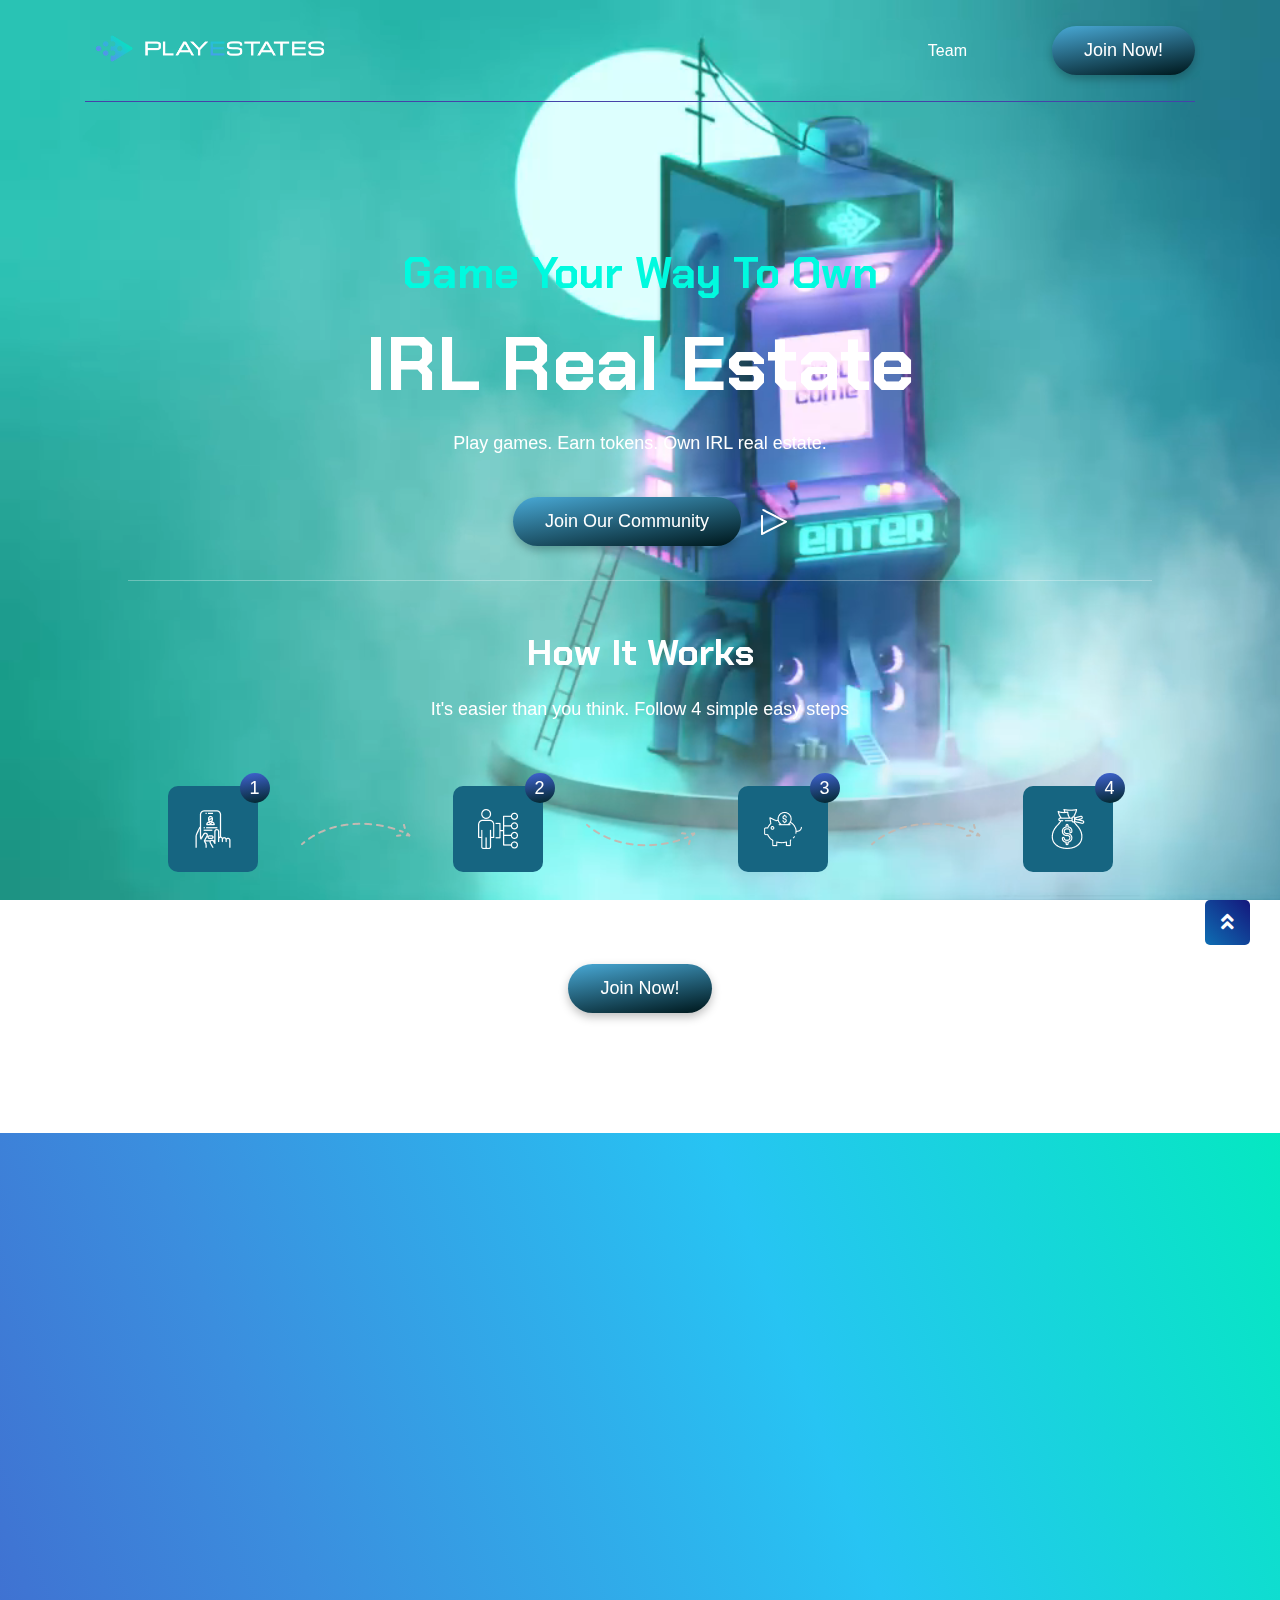
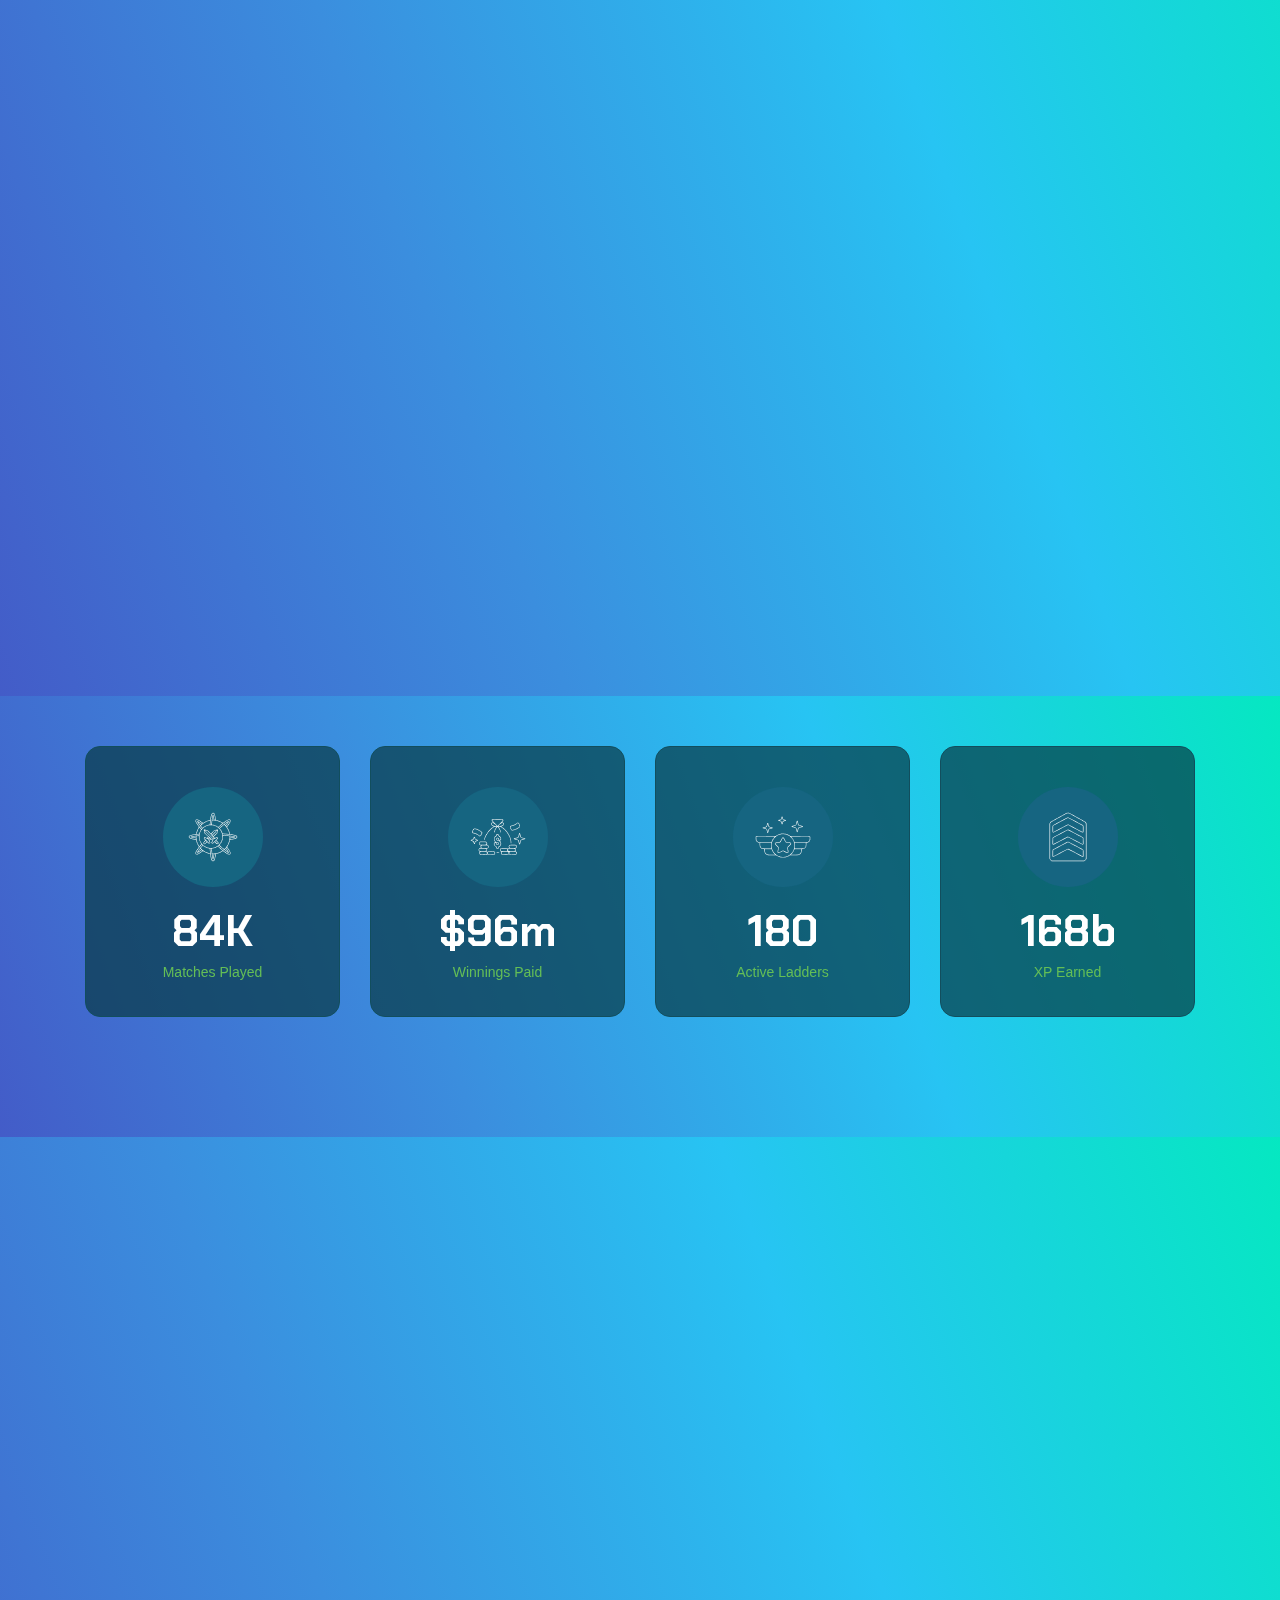
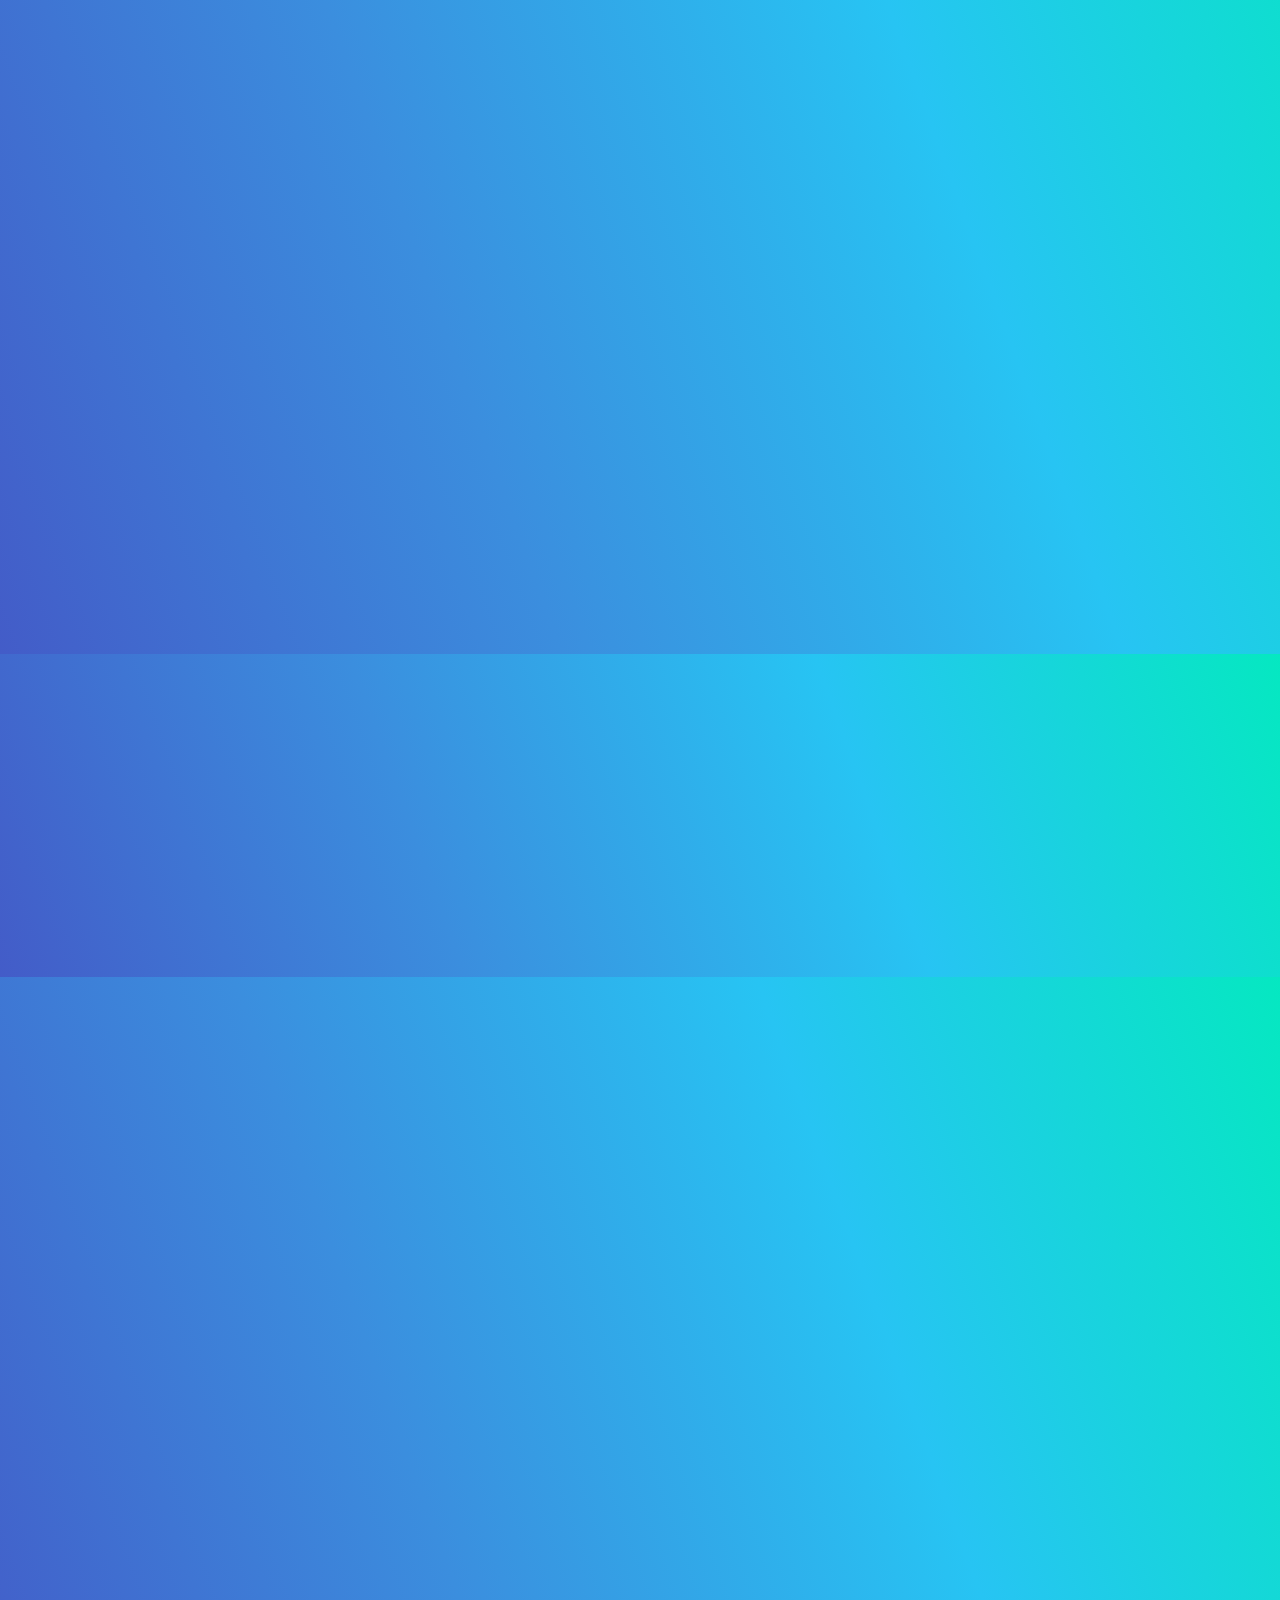
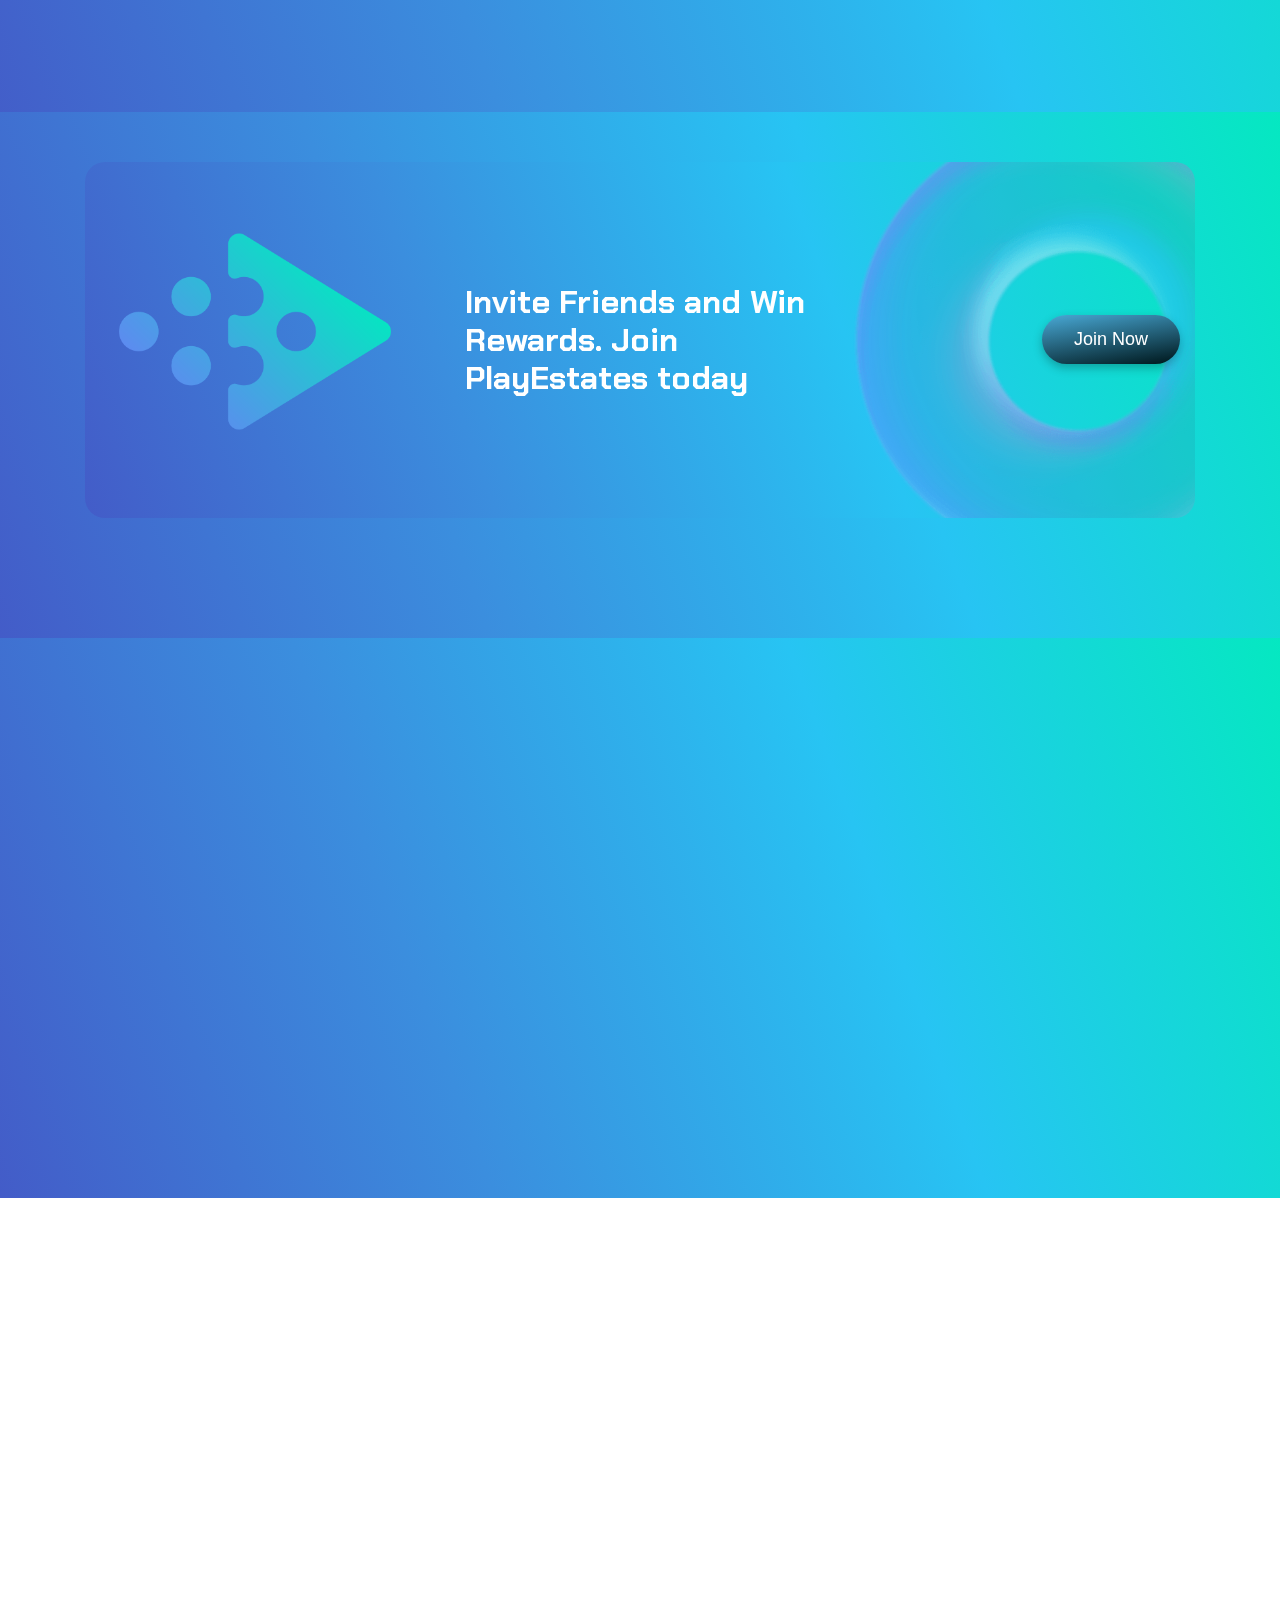
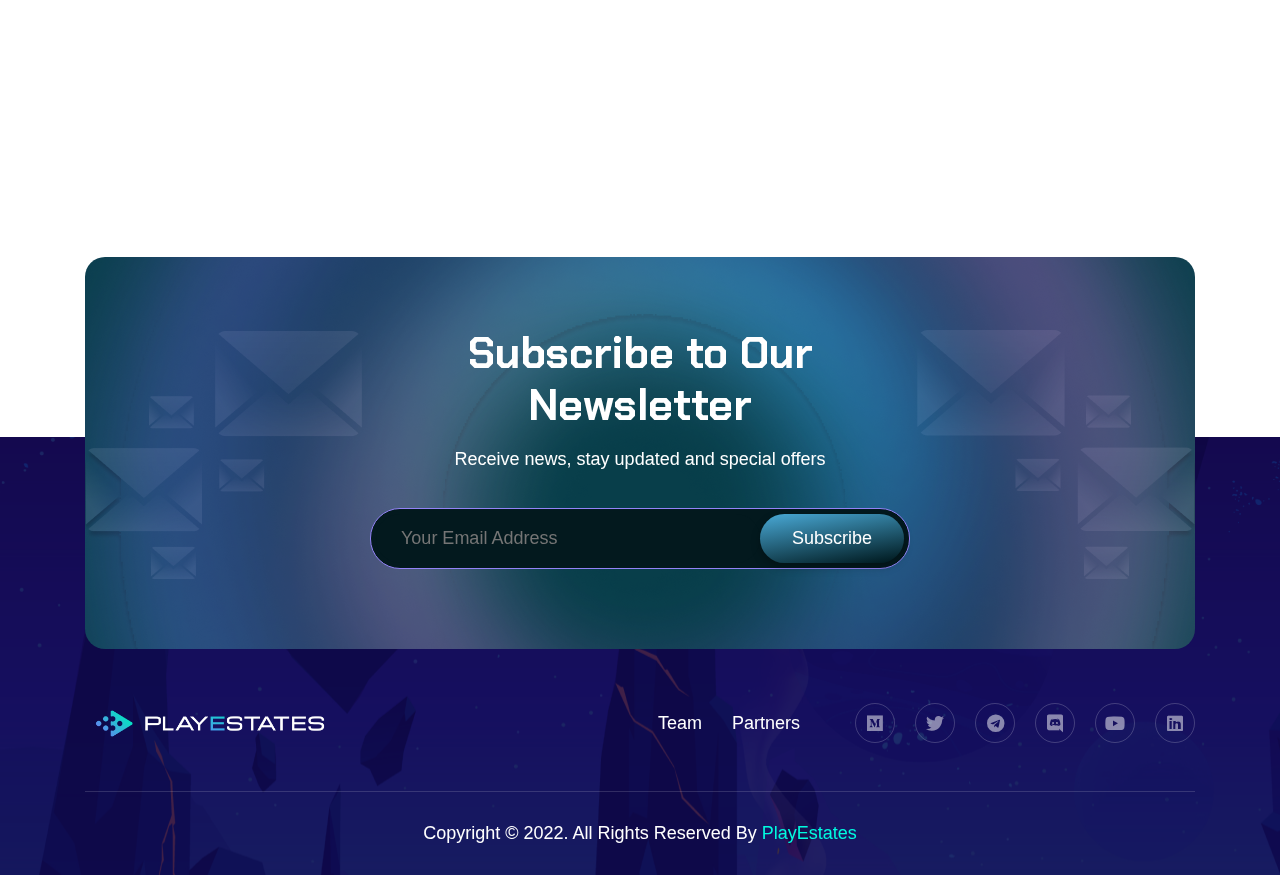
==== commit 3f28251d: "completed first show in the first day" ====
--- a/3d/index.html
+++ b/3d/index.html
@@ -25,6 +25,10 @@
     <!-- end preloader -->
 
     <a href="#" class="scrollToTop"><i class="fas fa-angle-double-up"></i></a>
+
+    <video autoplay muted loop id="myVideo">
+        <source src="video/Animation Image Rev.mp4" type="video/mp4">
+    </video>
 
     <!-- header-section start -->
     <header id="header-section">
@@ -756,7 +760,7 @@
     <script src="js/jquery.magnific-popup.min.js"></script>
     <script src="js/wow.js"></script>
     <script src="js/main.js"></script>
-    <script src="js/script.js"></script>
+    <!-- <script src="js/script.js"></script> -->
 
 </body>
 
--- a/3d/css/style.css
+++ b/3d/css/style.css
@@ -14,6 +14,17 @@
     overflow-x: hidden;
 }
 
+#myVideo {
+    position: fixed;
+    /* right: 0; */
+    /* bottom: 0; */
+    min-width: 100%;
+    /* min-height: 100%; */
+    height: 100%;
+}
+video {
+    object-fit: fill;
+}
 canvas {
     height: auto;
     max-width: 100%;
@@ -25,7 +36,8 @@
   }
 body {
     font-family: var(--body-font);
-    background-color: var(--body-bg);
+    /* background-color: var(--body-bg); */
+    /* background: linear-gradient(70deg, #435CC8, #3B8EDE, #27C4F3, #05E8C1); */
     font-size: 18px;
     line-height: 25px;
     padding: 0;
@@ -545,7 +557,7 @@
         justify-content: center !important;
     }
     #header-section {
-        background-color: #5c2cc5 !important;
+        background-color: #247f93 !important;
     }
     #header-section .overlay .navbar-toggler i{
         color: var(--body-color);
@@ -626,7 +638,7 @@
         left: 0;
         width: 100%;
         z-index: 9999;
-        background-color: #00003E;
+        background-color: #247f93;
         box-shadow: 0px 3px 10px 0px rgb(0 0 0 / 30%);
         border-bottom: 1px solid rgb(255 255 255 / 25%);
     }
@@ -721,7 +733,7 @@
     line-height: 27px;
     transition: all 0.5s;
     padding: 11px 32px;
-    background: linear-gradient(351.09deg, #58088b 4.36%, #0087c7 117.5%);
+    background: linear-gradient(351.09deg, #011c22 4.36%, #56c3f7 117.5%);
     box-shadow: 0px 4px 10px rgba(0, 0, 0, 0.25);
     border-radius: 25px;
     overflow: hidden;
@@ -871,8 +883,9 @@
 #banner-section {
     position: relative;
     padding-top: 247px;
-    background-color: #280B70;
-    background-image: url(../images/banner-bg.png);
+    /* background: linear-gradient(70deg, #435CC8, #3B8EDE, #27C4F3, #05E8C1); */
+    /* background-color: #280B70; */
+    /* background-image: url(../images/banner-bg.png); */
     background-size: 117%;
     background-repeat: no-repeat;
     z-index: 0;
@@ -914,12 +927,16 @@
 }
 
 /* Available Game */
+#available-game-section {
+    background: linear-gradient(70deg, #435CC8, #3B8EDE, #27C4F3, #05E8C1);
+}
 #available-game-section .main-container{
-    background: linear-gradient(178.07deg, #4609C3 -9.74%, #0E063D 82.69%);
+    background: linear-gradient(178.07deg, #166581 -9.74%, #0E063D 82.69%);
     box-shadow: 0px -122px 50px rgba(37, 15, 116, 0.560784);
     border-radius: 20px;
     padding: 80px 100px 0;
     margin-bottom: -8px;
+    background: linear-gradient(70deg, #435CC8, #3B8EDE, #27C4F3, #05E8C1);
 }
 #available-game-section .main-container .btn-area{
     margin-top: 40px;
@@ -986,7 +1003,8 @@
 /* How Works */
 #how-works-section{
     position: relative;
-    background-image: url(../images/how-works-bg.png);
+    /* background-image: url(../images/how-works-bg.png); */
+    /* background: linear-gradient(70deg, #435CC8, #3B8EDE, #27C4F3, #05E8C1); */
     background-size: 100%;
     background-repeat: no-repeat;
 }
@@ -1030,7 +1048,7 @@
     text-align: center;
 }
 #how-works-section .single-item .icon-area{
-    background: #4609C3;
+    background: #166581;
     border-radius: 10px;
     display: inline-block;
     padding: 23px 25px;
@@ -1038,7 +1056,7 @@
 }
 #how-works-section .single-item .icon-area span{
     position: absolute;
-    background: linear-gradient(351.09deg, #a420f7 4.36%, #2954f0 117.5%);
+    background: linear-gradient(351.09deg, #042830 4.36%, #4b6ff1 117.5%);
     border-radius: 50px;
     font-weight: 500;
     width: 30px;
@@ -1067,7 +1085,8 @@
     background-image: url(../images/tournaments-bg.png);
     background-size: 100%;
     background-repeat: no-repeat;
-    background-color: #100649;
+    /* background-color: #100649; */
+    background: linear-gradient(70deg, #435CC8, #3B8EDE, #27C4F3, #05E8C1);
 }
 #tournaments-section .section-header p{
     /* margin: auto 15%; */
@@ -1106,7 +1125,7 @@
     margin-bottom: 0;
 }
 #tournaments-section .single-item{
-    background-color: #0E063D;
+    /* background-color: #0E063D; */
     padding: 20px;
     border: 1px solid #EDB8FF;
     border-radius: 5px;
@@ -1116,7 +1135,7 @@
     /* text-transform: uppercase; */
 }
 #tournaments-section .single-item .bg{
-    background: #21156E;
+    background: #083e4a;
     border-radius: 5px;
     margin-right: 30px;
     padding: 10px 15px;
@@ -1138,6 +1157,7 @@
     text-align: center;
     padding-bottom: 15px;
     padding-top: 15px;
+    background-color: #083e4a;
 }
 #tournaments-section .single-item .single-box .box-item .head{
     font-size: 10px;
@@ -1152,9 +1172,10 @@
     color: #00FADF;
 }
 #tournaments-section .single-item .prize-area{
-    border: 1px solid #281D61;
     width: 100%;
     height: 100%;
+    border: 1px solid #124e5d;
+    background: rgb(7 57 68 / 70%);
 }
 #tournaments-section .single-item .prize-area .prize{
     font-size: 14px;
@@ -1186,17 +1207,19 @@
 
 /* Counter Section */
 #counter-section {
-    background-image: url(../images/counter-bg.png);
+    /* background-image: url(../images/counter-bg.png); */
+    background: linear-gradient(70deg, #435CC8, #3B8EDE, #27C4F3, #05E8C1);
     background-size: 100%;
     background-repeat: no-repeat;
 }
 #counter-section .single-item {
-    border: 1px solid #EDB8FF;
+    border: 1px solid #124e5d;
     border-radius: 15px;
     padding: 40px 0 33px;
+    background: rgb(7 57 68 / 70%);
 }
 #counter-section .single-item .img-area{
-    background-color: #4609C3;
+    background-color: #166581;
     width: 100px;
     height: 100px;
     border-radius: 50%;
@@ -1227,12 +1250,14 @@
 
 /* Players of the Week */
 #players-week-section{
-    background-image: url(../images/players-week-bg.png);
+    /* background-image: url(../images/players-week-bg.png); */
+    background: linear-gradient(70deg, #435CC8, #3B8EDE, #27C4F3, #05E8C1);
     background-size: cover;
     background-repeat: no-repeat;
 }
 #players-week-section .single-item{
-    background: rgba(14, 6, 61, 0.5);
+    /* background: rgba(14, 6, 61, 0.5); */
+    background: rgb(7 57 68 / 70%);
     box-shadow: -6px -12px 34px rgb(15 23 112 / 20%);
     border-radius: 20px;
     border: 1px solid #EDB8FF;
@@ -1327,6 +1352,7 @@
 #features-section {
     background-image: url(../images/features-bg.png);
     background-repeat: no-repeat;
+    background: linear-gradient(70deg, #435CC8, #3B8EDE, #27C4F3, #05E8C1);
 }
 #features-section .pm-none{
     margin-bottom: -64px;
@@ -1337,7 +1363,7 @@
 #features-section .single-item .img-area{
     width: 110px;
     height: 110px;
-    background: #4609C3;
+    background: #166581;
     border-radius: 55px;
     margin: 0 auto;
     display: flex;
@@ -1350,7 +1376,7 @@
     content: '';
     width: 130px;
     height: 130px;
-    background: #4609C3;
+    background: #166581;
     opacity: 0.4;
     border-radius: 65px;
 }
@@ -1360,10 +1386,14 @@
 }
 
 /* Call to Action */
+#call-to-action {
+    background: linear-gradient(70deg, #435CC8, #3B8EDE, #27C4F3, #05E8C1);
+}
 #call-to-action .main-content{
     background: #161D85;
     border-radius: 20px;
     overflow: hidden;
+    background: linear-gradient(70deg, #435CC8, #3B8EDE, #27C4F3, #05E8C1);
 }
 #call-to-action.border-area{
     position: relative;
@@ -1393,9 +1423,10 @@
 #testimonials-section {
     background-image: url(../images/testimonials-bg.png);
     background-repeat: no-repeat;
+    background: linear-gradient(70deg, #435CC8, #3B8EDE, #27C4F3, #05E8C1);
 }
 #testimonials-section .single-item{
-    background: #0E063D;
+    background: #083e4a;
     border-radius: 10px;
     border: 1px solid #EDB8FF;
     padding: 40px 30px;
@@ -1451,7 +1482,7 @@
 #footer-section .footer-top{
     background-image: url(../images/footer-top-bg.png);
     background-repeat: no-repeat;
-    background-color: #0B1766;
+    background-color: #083e4a;
     border-radius: 20px;
     padding: 80px 0;
     margin-top: -180px;
@@ -1464,13 +1495,13 @@
     margin-top: -10px;
 }
 #footer-section .footer-top .subscribe{
-    background: #142A8D;
+    background: #03191e;;
     border: 1px solid #9383F7;
     border-radius: 30px;
     padding: 5px;
 }
 #footer-section .footer-top .subscribe input{
-    background: #142A8D;
+    background: #03191e;;
     border-radius: 30px;
     border: none;
     color: var(--body-color);
@@ -1650,7 +1681,7 @@
     margin: 0 10px;
 }
 #banner-section.inner-banner .bottom-item .draw-counter .time-parameter.left{
-    background: #4609C3;
+    background: #166581;
     border-radius: 5px;
     padding: 8px 10px;
 }
@@ -1671,7 +1702,7 @@
     width: 369px;
     height: 100%;
     transform: skew(-35deg) translateY(-350px);
-    background-color: #4609C3;
+    background-color: #166581;
     z-index: -1;
     left: -20px;
     transition: all 1.5s;
@@ -1717,7 +1748,7 @@
 #banner-section.inner-banner .slick-initialized .slick-prev {
     width: 25px;
     height: 60px;
-    background: #4609C3;
+    background: #166581;
     border-radius: 5px;
     display: inline-block;
 }
@@ -2090,7 +2121,7 @@
 #tournaments-content .sidebar .part-people .right-area{
     width: 50px;
     height: 50px;
-    background: #4609C3;
+    background: #166581;
     font-weight: bold;
     border-radius: 50%;
     display: flex;
@@ -2470,7 +2501,7 @@
     margin-right: 10px;
 }
 #login-reg .login-reg-main{
-    background: #4609C3;
+    background: #166581;
     box-shadow: 0px 15px 76px rgba(0, 0, 0, 0.5);
     border-radius: 10px;
     padding: 40px 30px;
@@ -2561,7 +2592,7 @@
     padding: 240px 0 130px;
 }
 #banner-section.profile .heading-area {
-    background: #4609C3;
+    background: #166581;
     border-radius: 20px 20px 0px 0px;
     padding: 30px;
     margin-bottom: -260px;
@@ -2608,7 +2639,7 @@
     height: 20px;
     top: 5px;
     right: 5px;
-    background: #4609C3;
+    background: #166581;
 }
 #banner-section.profile .heading-area .profile-area .photo::after{
     width: 14px;
@@ -2705,7 +2736,7 @@
     margin-bottom: -40px;
 }
 #featured-products .single-item {
-    background: #4609C3;
+    background: #166581;
     border-radius: 10px;
     padding: 10px;
 }
@@ -2778,7 +2809,7 @@
 #shop-content .shop-details-content::before {
     content: '';
     position: absolute;
-    background: #4609C3;
+    background: #166581;
     top: 0;
     width: 100%;
     height: 100%;
@@ -3013,7 +3044,7 @@
     margin-bottom: 20px;
 }
 #products-content .comments .comment-form{
-    background: #4609C3;
+    background: #166581;
     border-radius: 10px;
     padding: 40px 30px;
 }
@@ -3084,7 +3115,7 @@
     display: inline-table;
 }
 #shop-cart-section .table thead{
-    background: #4609C3;
+    background: #166581;
     border-radius: 5px;
     padding: 20px;
     margin-bottom: 30px;
@@ -3144,7 +3175,7 @@
     background: #120749;
 }
 #shop-cart-section .right-sidebar{
-    background: #4609C3;
+    background: #166581;
     border-radius: 10px;
 }
 #shop-cart-section .right-sidebar .top-area h5{
@@ -3247,7 +3278,7 @@
     margin-top: 30px;
 }
 #checkout .right-sidebar{
-    background: #4609C3;
+    background: #166581;
     border-radius: 10px;
 }
 #checkout .right-sidebar .top-area h5{
@@ -3356,7 +3387,7 @@
 
 /* Contact Page */
 #contact-section form{
-    background: #4609C3;
+    background: #166581;
     border-radius: 10px;
     padding: 30px;
 }
@@ -3420,7 +3451,7 @@
     background-position: top;
 }
 #deal-of-day .main-content{
-    background: #4609C3;
+    background: #166581;
     border-radius: 10px;
     padding: 40px 30px;
     position: relative;
@@ -3563,7 +3594,7 @@
     margin-bottom: -7px;
 }
 #all-trophies .statistics-area .total-area{
-    background: #4609C3;
+    background: #166581;
     border-radius: 10px;
     padding: 30px;
 }
@@ -3607,7 +3638,7 @@
     padding: 0 10px;
 }
 #all-trophies .statistics-area .sidebar-area {
-    background: #4609C3;
+    background: #166581;
     border-radius: 10px;
     padding: 30px 20px;
     margin-bottom: 30px;
